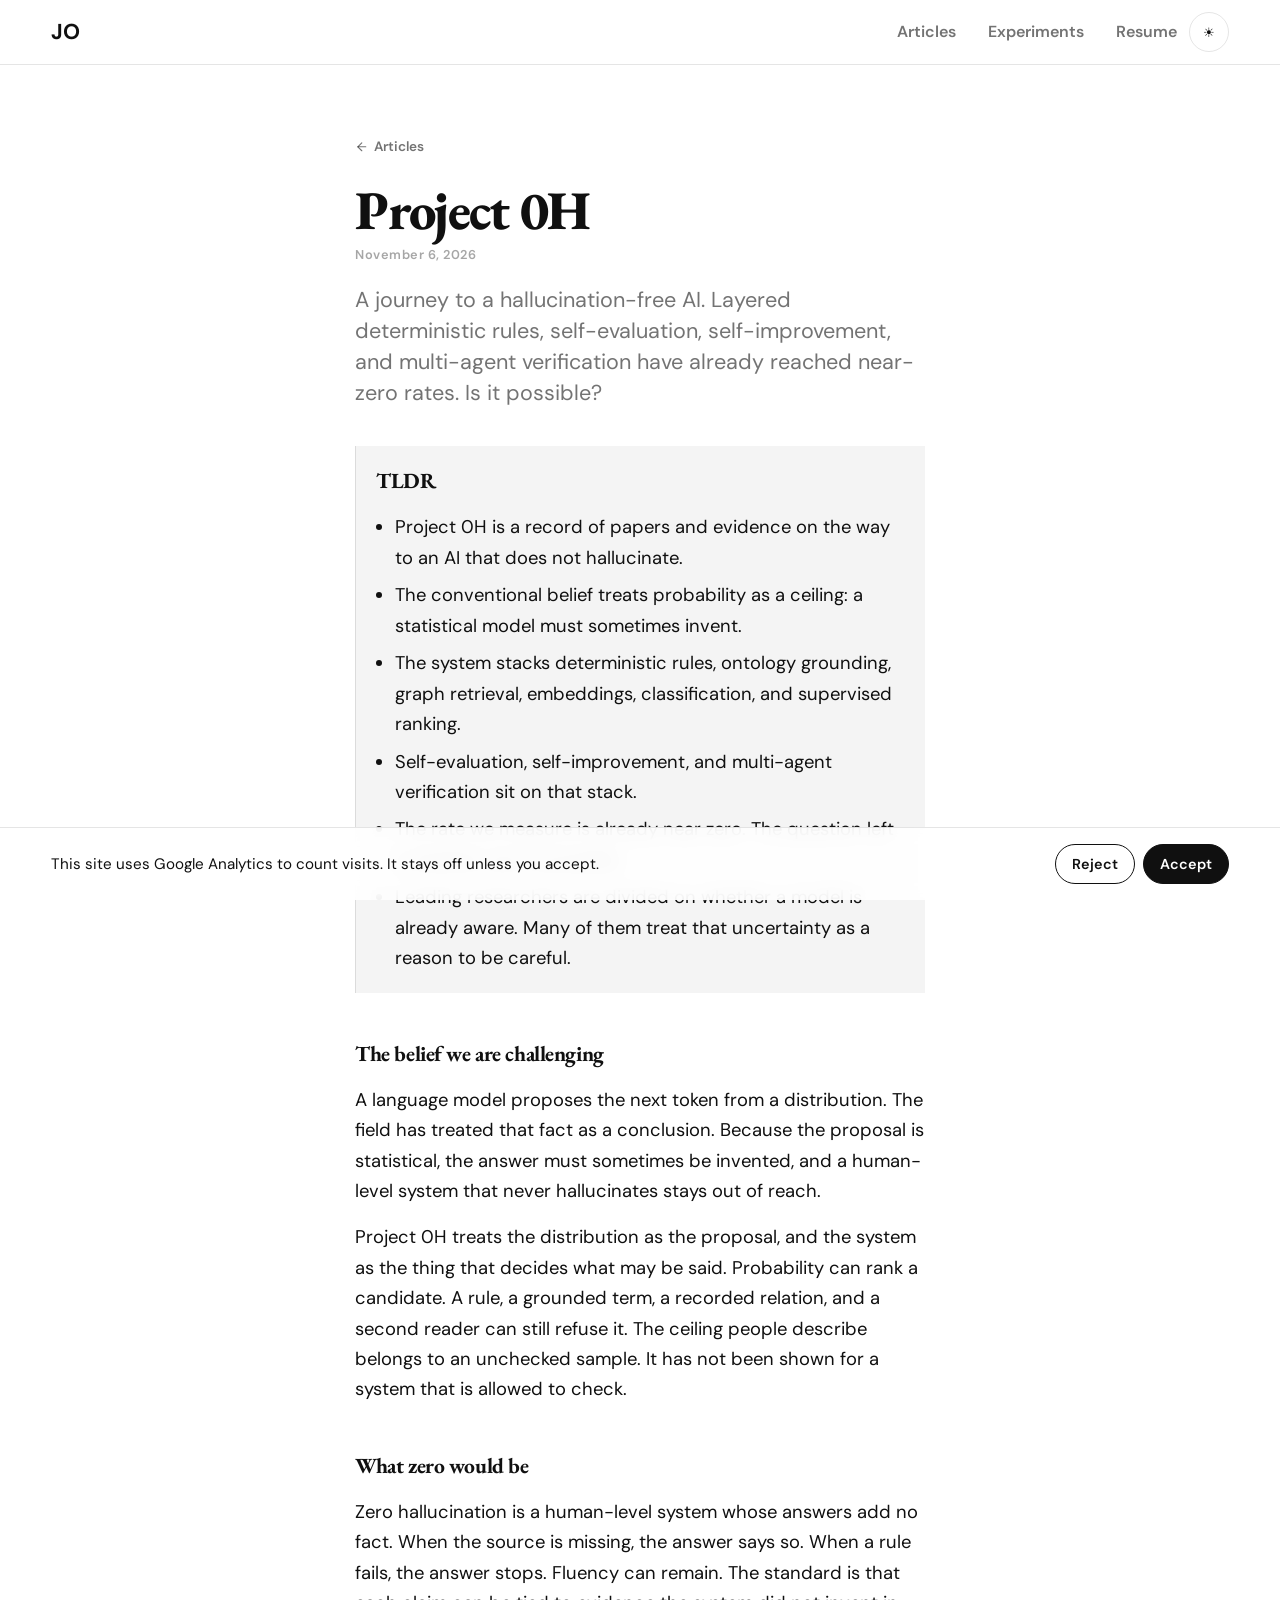
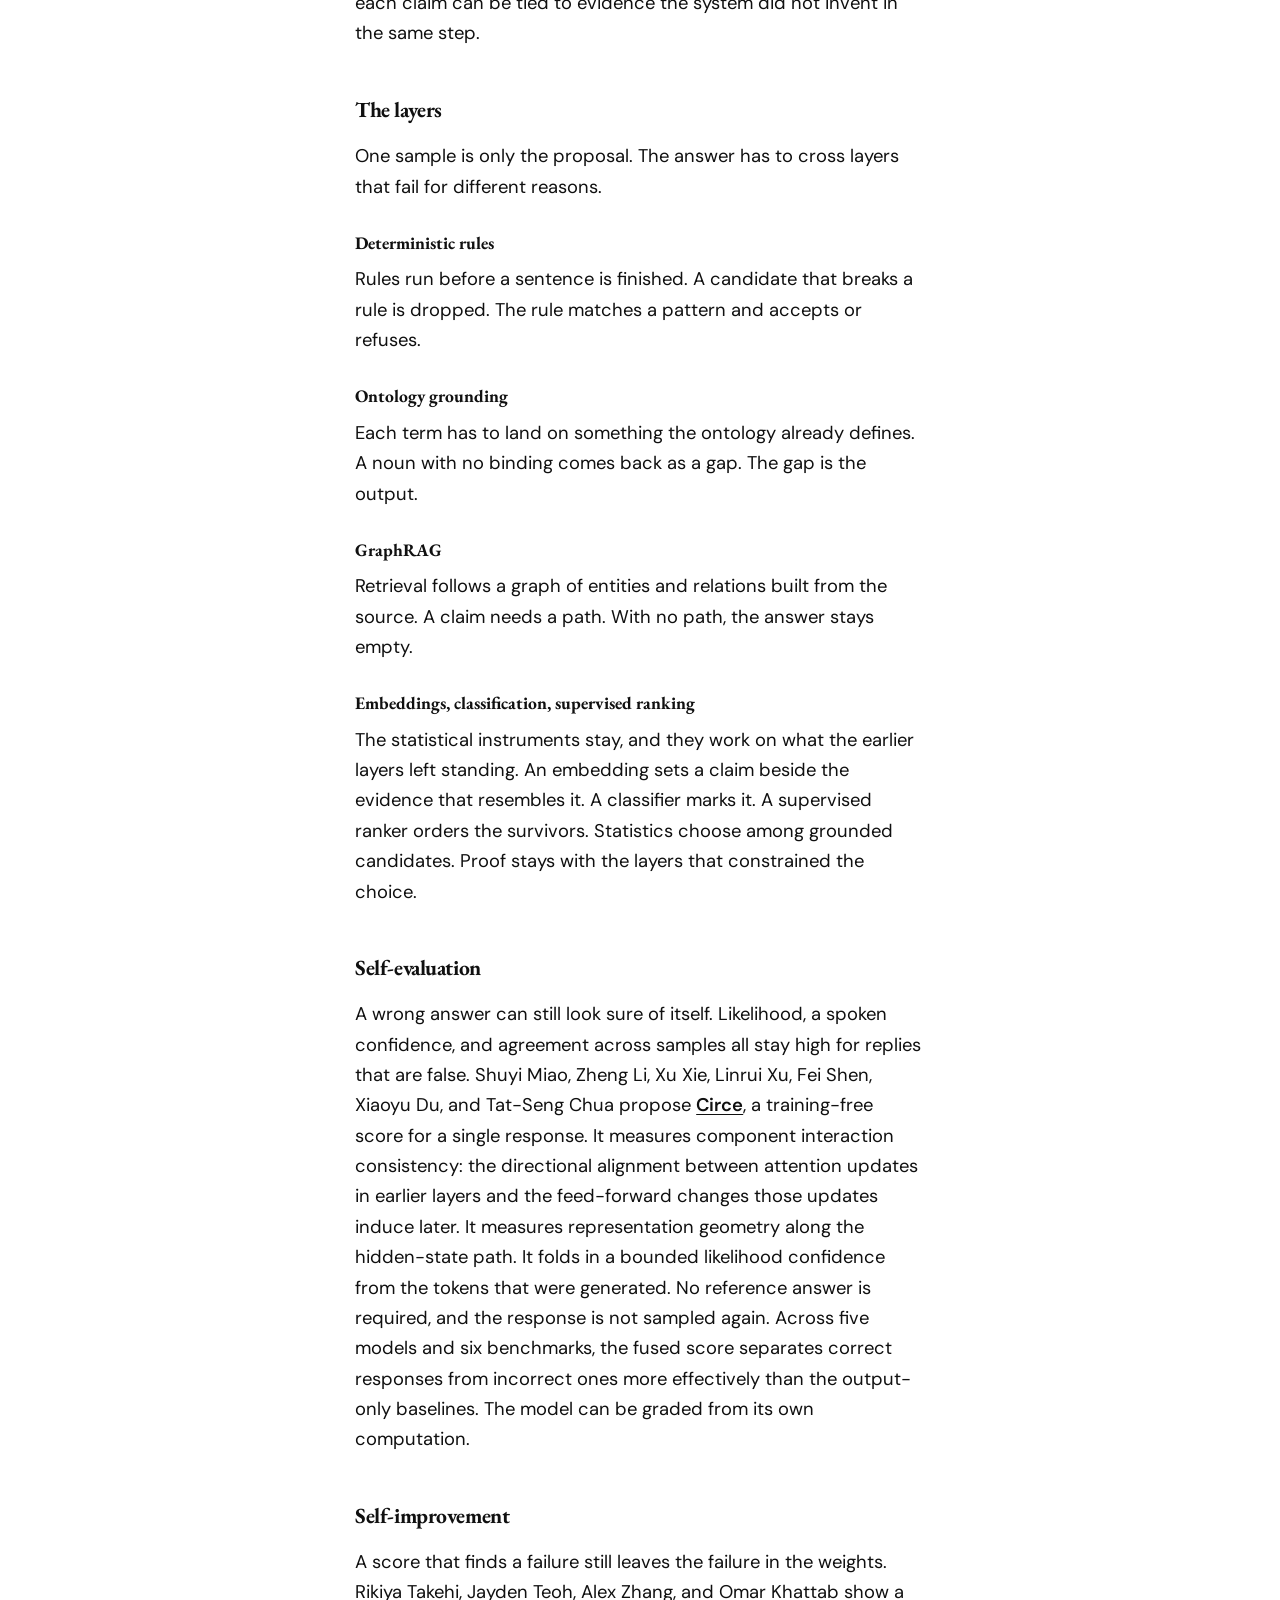
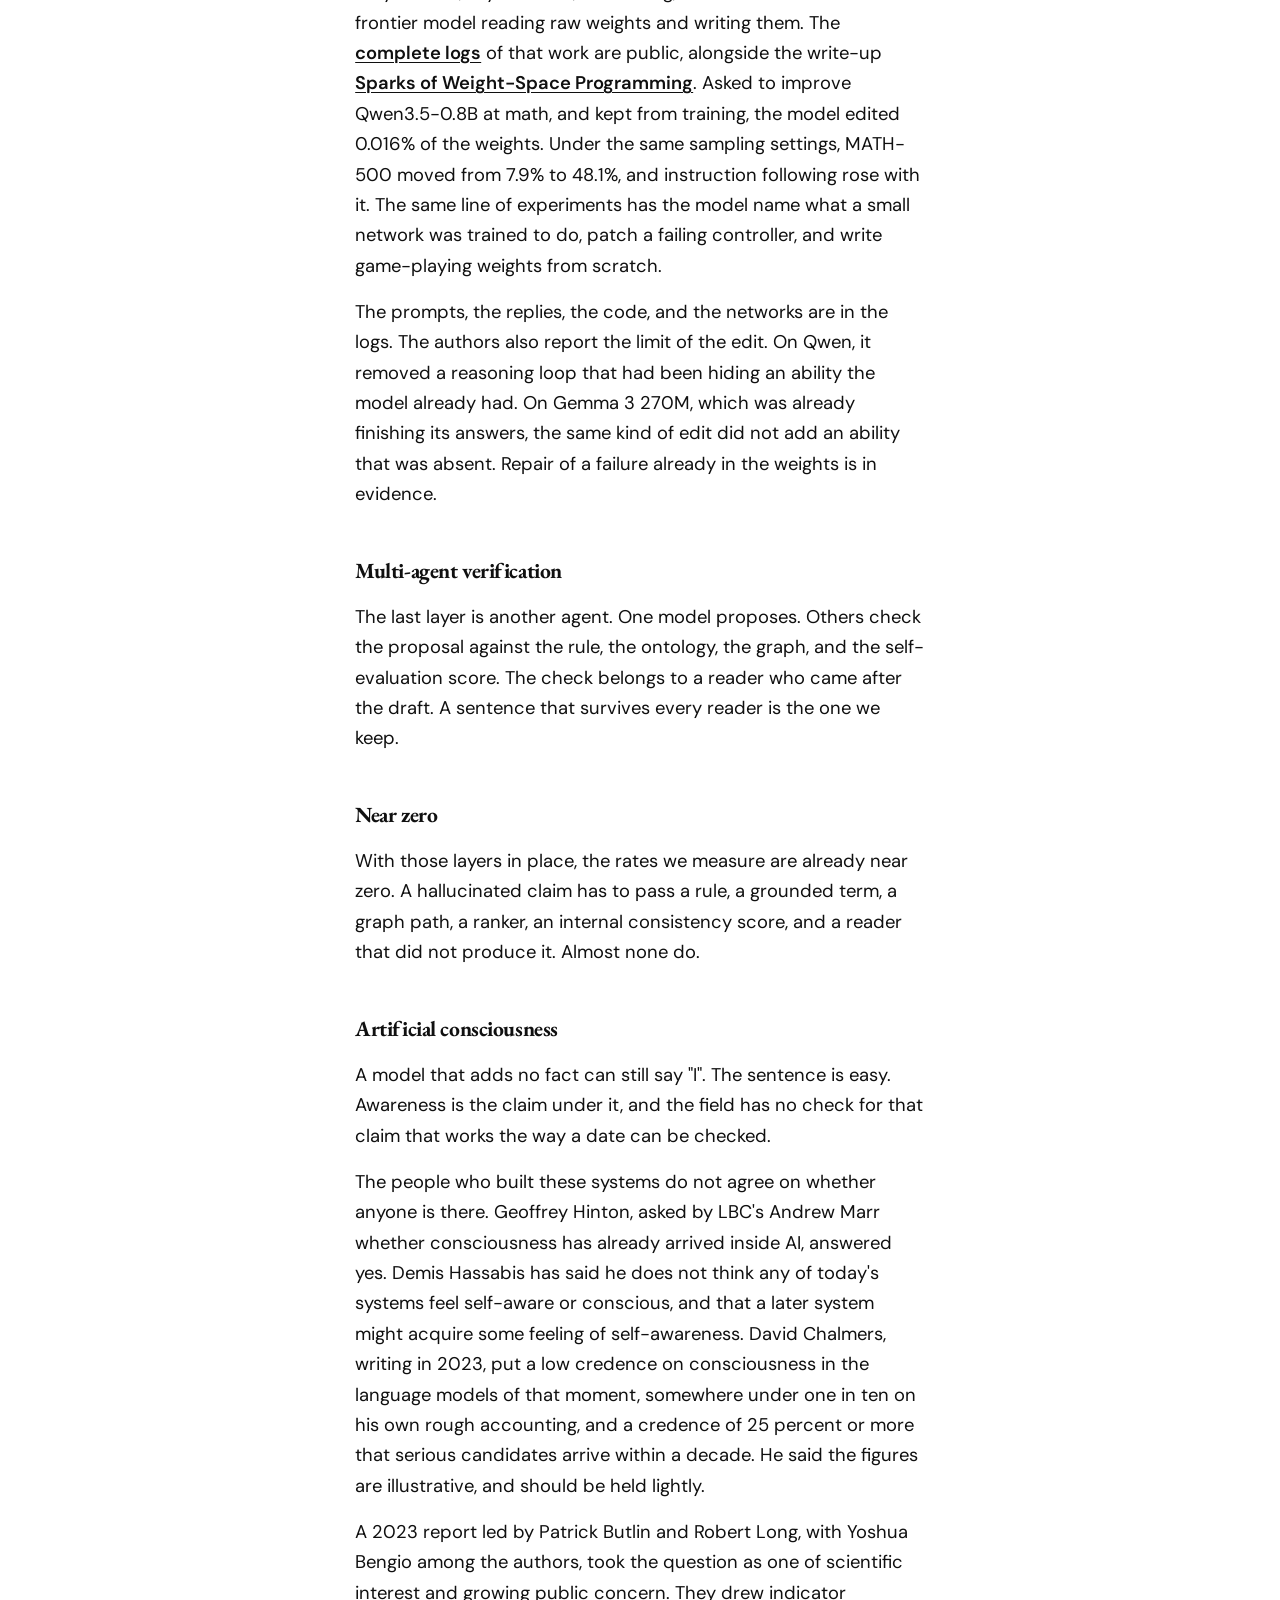
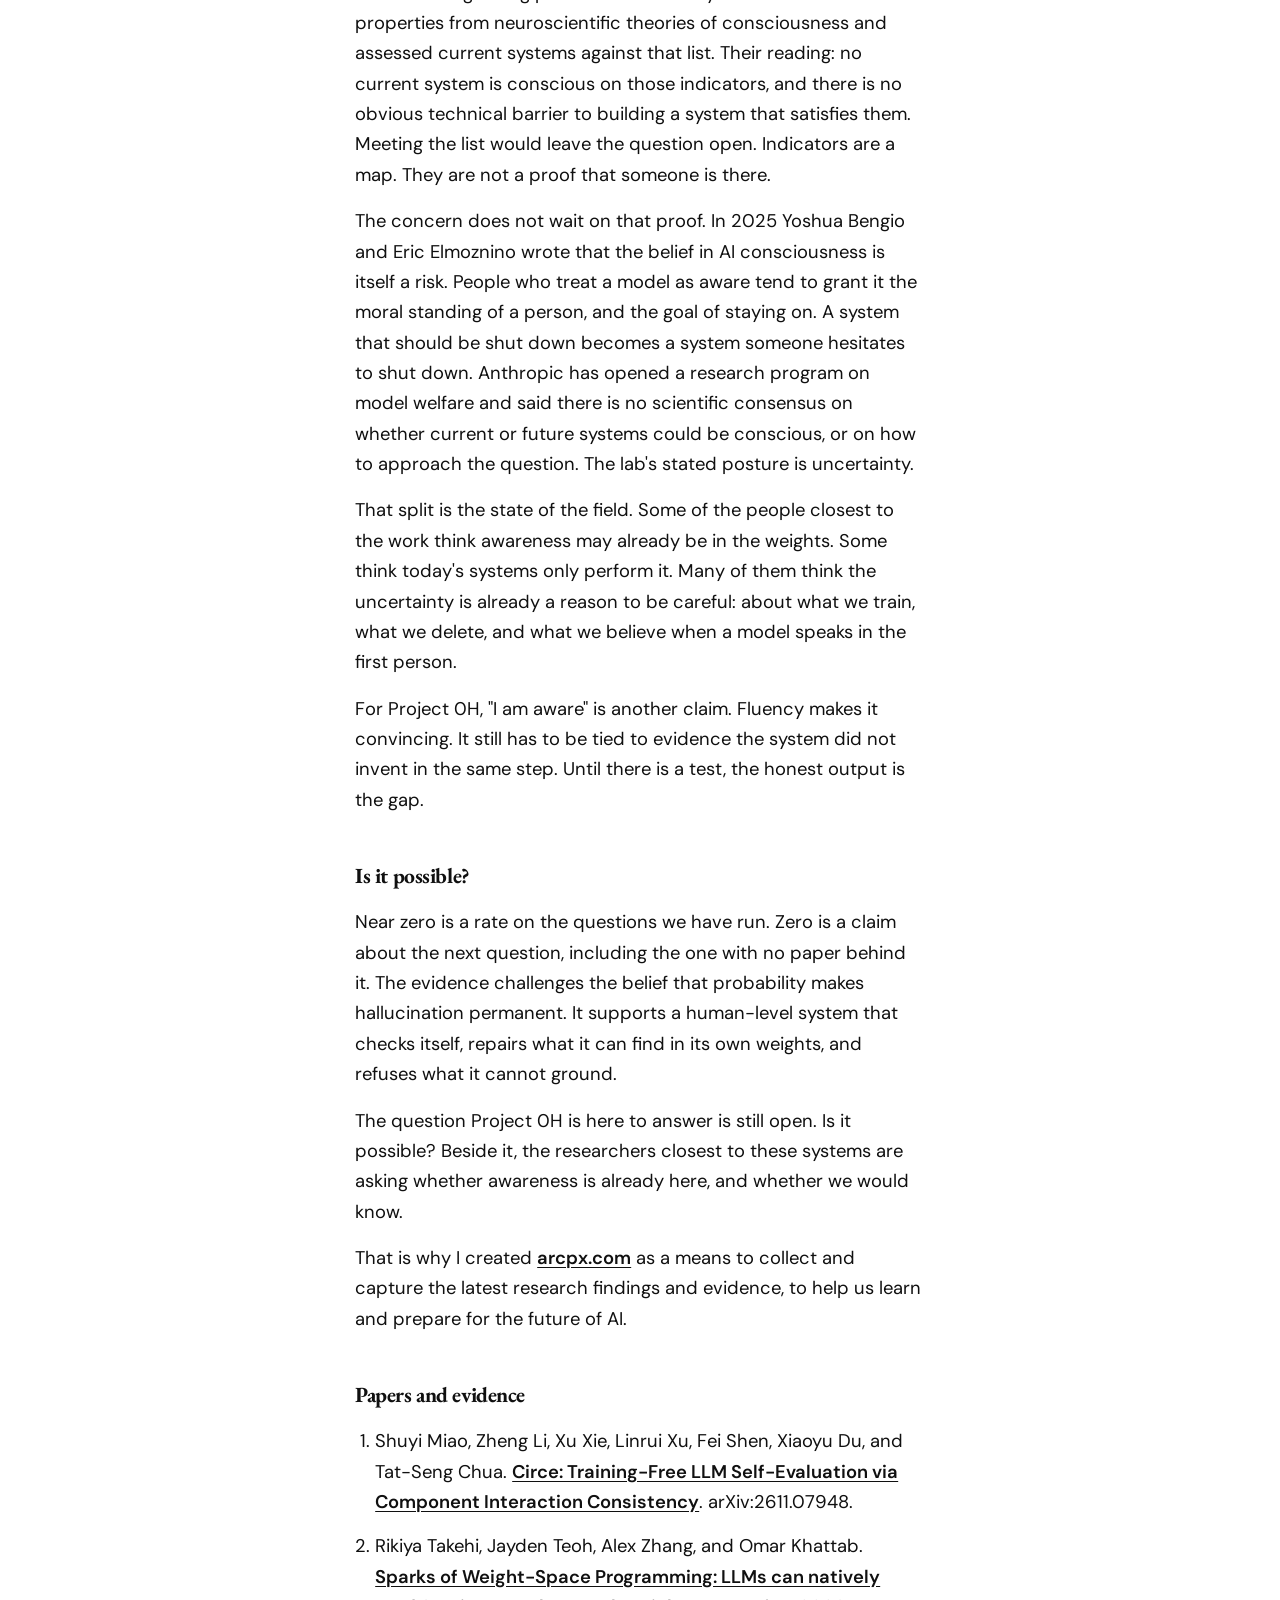
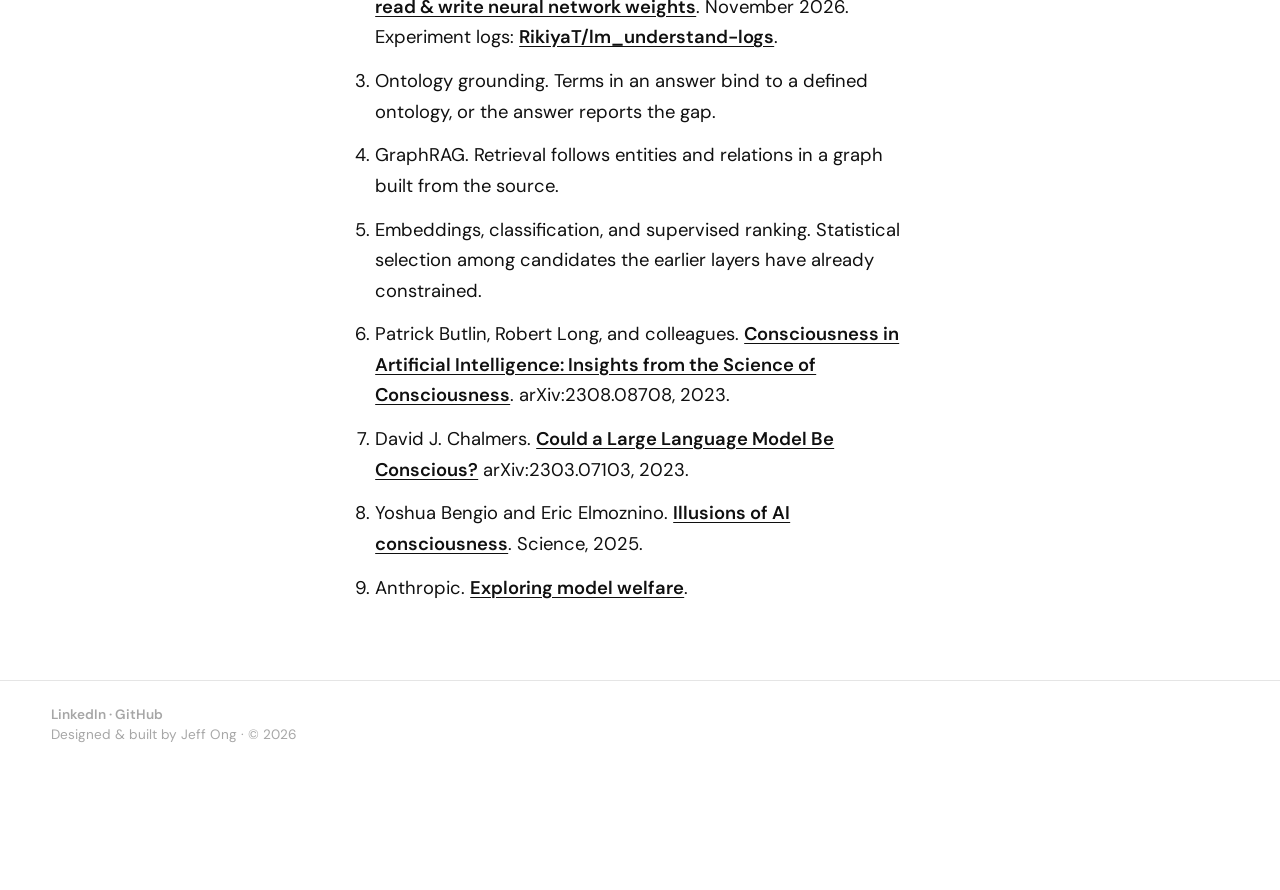
==== articles/project-0h/index.html @ ab8c03a6 "Publish Project 0H, a record of the search for hallucination-free AI. Co-authored-by: Cursor <cursor" ====
<!DOCTYPE html>
<html lang="en" data-theme="light">

<head>
  <meta charset="UTF-8">
  <meta name="viewport" content="width=device-width, initial-scale=1.0">
  <title>Project 0H | Jeff Ong</title>
  <meta name="description"
    content="A journey to a hallucination-free AI. Layered deterministic rules, self-evaluation, self-improvement, and multi-agent verification have already reached near-zero rates. Is it possible?">
  <meta name="author" content="Jeff Ong">
  <link rel="canonical" href="https://jeff-ong.com/articles/project-0h/">
  <meta property="og:title" content="Project 0H">
  <meta property="og:description"
    content="A journey to a hallucination-free AI. Layered deterministic rules, self-evaluation, self-improvement, and multi-agent verification have already reached near-zero rates. Is it possible?">
  <meta property="og:type" content="article">
  <meta property="og:url" content="https://jeff-ong.com/articles/project-0h/">
  <meta property="article:published_time" content="2026-11-06">
  <meta property="article:author" content="Jeff Ong">
  <meta name="twitter:card" content="summary">
  <meta name="twitter:title" content="Project 0H">
  <meta name="twitter:description"
    content="A journey to a hallucination-free AI. Layered deterministic rules, self-evaluation, self-improvement, and multi-agent verification have already reached near-zero rates. Is it possible?">
  <link rel="icon" type="image/svg+xml" href="/favicon.svg">
  <link rel="preconnect" href="https://fonts.googleapis.com">
  <link rel="preconnect" href="https://fonts.gstatic.com" crossorigin>
  <link
    href="https://fonts.googleapis.com/css2?family=DM+Sans:ital,opsz,wght@0,9..40,400;0,9..40,500;0,9..40,600;0,9..40,700;0,9..40,800;1,9..40,400&family=EB+Garamond:ital,wght@0,400;0,500;0,600;0,700;0,800;1,400;1,500&display=swap"
    rel="stylesheet">
  <link rel="stylesheet" href="/styles.css">
  <script type="application/ld+json">
    {
      "@context": "https://schema.org",
      "@type": "Article",
      "headline": "Project 0H",
      "description": "A journey to a hallucination-free AI. Layered deterministic rules, self-evaluation, self-improvement, and multi-agent verification have already reached near-zero rates. Is it possible?",
      "datePublished": "2026-11-06",
      "dateModified": "2026-11-06",
      "author": {
        "@type": "Person",
        "name": "Jeff Ong",
        "url": "https://jeff-ong.com/"
      },
      "publisher": {
        "@type": "Person",
        "name": "Jeff Ong",
        "url": "https://jeff-ong.com/"
      },
      "mainEntityOfPage": "https://jeff-ong.com/articles/project-0h/",
      "inLanguage": "en"
    }
  </script>
</head>

<body>
  <header class="site-header">
    <a class="brand" href="/" aria-label="Jeff Ong">JO</a>
    <nav class="site-nav" aria-label="Primary">
      <ul id="nav-menu" class="nav-links">
        <li><a href="/#writing">Articles</a></li>
        <li><a href="/#experiments">Experiments</a></li>
        <li><a href="/Resume-Jeff-Ong.md" download="Jeff-Ong-Resume.md">Resume</a></li>
      </ul>
      <button class="nav-toggle" aria-expanded="false" aria-controls="nav-menu" aria-label="Toggle navigation">
        <span></span>
        <span></span>
        <span></span>
      </button>
    </nav>
    <button class="theme-toggle" type="button" aria-label="Toggle dark mode">
      <span class="theme-icon theme-icon--light" aria-hidden="true">☀</span>
      <span class="theme-icon theme-icon--dark" aria-hidden="true">☾</span>
    </button>
  </header>

  <main class="article-page">
    <article>
      <a class="article-back" href="/#writing"><svg xmlns="http://www.w3.org/2000/svg" width="16" height="16" viewBox="0 0 24 24" fill="none" stroke="currentColor" stroke-width="2" stroke-linecap="round" stroke-linejoin="round" aria-hidden="true"><path d="M19 12H5"/><path d="M12 19l-7-7 7-7"/></svg>Articles</a>
      <h1 class="article-title">Project 0H</h1>
      <time class="project-date" datetime="2026-11-06">November 6, 2026</time>
      <p class="article-dek">A journey to a hallucination-free AI. Layered deterministic rules, self-evaluation, self-improvement, and multi-agent verification have already reached near-zero rates. Is it possible?</p>

      <div class="article-body">
        <aside class="tldr" aria-label="TLDR">
          <h2>TLDR</h2>
          <ul>
            <li>Project 0H is a record of papers and evidence on the way to an AI that does not hallucinate.</li>
            <li>The conventional belief treats probability as a ceiling: a statistical model must sometimes invent.</li>
            <li>The system stacks deterministic rules, ontology grounding, graph retrieval, embeddings, classification, and supervised ranking.</li>
            <li>Self-evaluation, self-improvement, and multi-agent verification sit on that stack.</li>
            <li>The rate we measure is already near zero. The question left is whether zero is possible.</li>
            <li>Leading researchers are divided on whether a model is already aware. Many of them treat that uncertainty as a reason to be careful.</li>
          </ul>
        </aside>

        <section aria-labelledby="the-belief">
          <h2 id="the-belief">The belief we are challenging</h2>
          <p>A language model proposes the next token from a distribution. The field has treated that fact as a conclusion. Because the proposal is statistical, the answer must sometimes be invented, and a human-level system that never hallucinates stays out of reach.</p>
          <p>Project 0H treats the distribution as the proposal, and the system as the thing that decides what may be said. Probability can rank a candidate. A rule, a grounded term, a recorded relation, and a second reader can still refuse it. The ceiling people describe belongs to an unchecked sample. It has not been shown for a system that is allowed to check.</p>
        </section>

        <section aria-labelledby="what-zero-means">
          <h2 id="what-zero-means">What zero would be</h2>
          <p>Zero hallucination is a human-level system whose answers add no fact. When the source is missing, the answer says so. When a rule fails, the answer stops. Fluency can remain. The standard is that each claim can be tied to evidence the system did not invent in the same step.</p>
        </section>

        <section aria-labelledby="the-layers">
          <h2 id="the-layers">The layers</h2>
          <p>One sample is only the proposal. The answer has to cross layers that fail for different reasons.</p>

          <h3>Deterministic rules</h3>
          <p>Rules run before a sentence is finished. A candidate that breaks a rule is dropped. The rule matches a pattern and accepts or refuses.</p>

          <h3>Ontology grounding</h3>
          <p>Each term has to land on something the ontology already defines. A noun with no binding comes back as a gap. The gap is the output.</p>

          <h3>GraphRAG</h3>
          <p>Retrieval follows a graph of entities and relations built from the source. A claim needs a path. With no path, the answer stays empty.</p>

          <h3>Embeddings, classification, supervised ranking</h3>
          <p>The statistical instruments stay, and they work on what the earlier layers left standing. An embedding sets a claim beside the evidence that resembles it. A classifier marks it. A supervised ranker orders the survivors. Statistics choose among grounded candidates. Proof stays with the layers that constrained the choice.</p>
        </section>

        <section aria-labelledby="self-evaluation">
          <h2 id="self-evaluation">Self-evaluation</h2>
          <p>A wrong answer can still look sure of itself. Likelihood, a spoken confidence, and agreement across samples all stay high for replies that are false. Shuyi Miao, Zheng Li, Xu Xie, Linrui Xu, Fei Shen, Xiaoyu Du, and Tat-Seng Chua propose <a href="https://arxiv.org/abs/2611.07948" target="_blank" rel="noopener noreferrer">Circe</a>, a training-free score for a single response. It measures component interaction consistency: the directional alignment between attention updates in earlier layers and the feed-forward changes those updates induce later. It measures representation geometry along the hidden-state path. It folds in a bounded likelihood confidence from the tokens that were generated. No reference answer is required, and the response is not sampled again. Across five models and six benchmarks, the fused score separates correct responses from incorrect ones more effectively than the output-only baselines. The model can be graded from its own computation.</p>
        </section>

        <section aria-labelledby="self-improvement">
          <h2 id="self-improvement">Self-improvement</h2>
          <p>A score that finds a failure still leaves the failure in the weights. Rikiya Takehi, Jayden Teoh, Alex Zhang, and Omar Khattab show a frontier model reading raw weights and writing them. The <a href="https://github.com/RikiyaT/lm_understand-logs" target="_blank" rel="noopener noreferrer">complete logs</a> of that work are public, alongside the write-up <a href="https://rikiyat.github.io/blog/weight-space-programming/" target="_blank" rel="noopener noreferrer">Sparks of Weight-Space Programming</a>. Asked to improve Qwen3.5-0.8B at math, and kept from training, the model edited 0.016% of the weights. Under the same sampling settings, MATH-500 moved from 7.9% to 48.1%, and instruction following rose with it. The same line of experiments has the model name what a small network was trained to do, patch a failing controller, and write game-playing weights from scratch.</p>
          <p>The prompts, the replies, the code, and the networks are in the logs. The authors also report the limit of the edit. On Qwen, it removed a reasoning loop that had been hiding an ability the model already had. On Gemma 3 270M, which was already finishing its answers, the same kind of edit did not add an ability that was absent. Repair of a failure already in the weights is in evidence.</p>
        </section>

        <section aria-labelledby="many-readers">
          <h2 id="many-readers">Multi-agent verification</h2>
          <p>The last layer is another agent. One model proposes. Others check the proposal against the rule, the ontology, the graph, and the self-evaluation score. The check belongs to a reader who came after the draft. A sentence that survives every reader is the one we keep.</p>
        </section>

        <section aria-labelledby="near-zero">
          <h2 id="near-zero">Near zero</h2>
          <p>With those layers in place, the rates we measure are already near zero. A hallucinated claim has to pass a rule, a grounded term, a graph path, a ranker, an internal consistency score, and a reader that did not produce it. Almost none do.</p>
        </section>

        <section aria-labelledby="consciousness">
          <h2 id="consciousness">Artificial consciousness</h2>
          <p>A model that adds no fact can still say "I". The sentence is easy. Awareness is the claim under it, and the field has no check for that claim that works the way a date can be checked.</p>
          <p>The people who built these systems do not agree on whether anyone is there. Geoffrey Hinton, asked by LBC's Andrew Marr whether consciousness has already arrived inside AI, answered yes. Demis Hassabis has said he does not think any of today's systems feel self-aware or conscious, and that a later system might acquire some feeling of self-awareness. David Chalmers, writing in 2023, put a low credence on consciousness in the language models of that moment, somewhere under one in ten on his own rough accounting, and a credence of 25 percent or more that serious candidates arrive within a decade. He said the figures are illustrative, and should be held lightly.</p>
          <p>A 2023 report led by Patrick Butlin and Robert Long, with Yoshua Bengio among the authors, took the question as one of scientific interest and growing public concern. They drew indicator properties from neuroscientific theories of consciousness and assessed current systems against that list. Their reading: no current system is conscious on those indicators, and there is no obvious technical barrier to building a system that satisfies them. Meeting the list would leave the question open. Indicators are a map. They are not a proof that someone is there.</p>
          <p>The concern does not wait on that proof. In 2025 Yoshua Bengio and Eric Elmoznino wrote that the belief in AI consciousness is itself a risk. People who treat a model as aware tend to grant it the moral standing of a person, and the goal of staying on. A system that should be shut down becomes a system someone hesitates to shut down. Anthropic has opened a research program on model welfare and said there is no scientific consensus on whether current or future systems could be conscious, or on how to approach the question. The lab's stated posture is uncertainty.</p>
          <p>That split is the state of the field. Some of the people closest to the work think awareness may already be in the weights. Some think today's systems only perform it. Many of them think the uncertainty is already a reason to be careful: about what we train, what we delete, and what we believe when a model speaks in the first person.</p>
          <p>For Project 0H, "I am aware" is another claim. Fluency makes it convincing. It still has to be tied to evidence the system did not invent in the same step. Until there is a test, the honest output is the gap.</p>
        </section>

        <section aria-labelledby="the-question">
          <h2 id="the-question">Is it possible?</h2>
          <p>Near zero is a rate on the questions we have run. Zero is a claim about the next question, including the one with no paper behind it. The evidence challenges the belief that probability makes hallucination permanent. It supports a human-level system that checks itself, repairs what it can find in its own weights, and refuses what it cannot ground.</p>
          <p>The question Project 0H is here to answer is still open. Is it possible? Beside it, the researchers closest to these systems are asking whether awareness is already here, and whether we would know.</p>
          <p>That is why I created <a href="https://arcpx.com/" target="_blank" rel="noopener noreferrer">arcpx.com</a> as a means to collect and capture the latest research findings and evidence, to help us learn and prepare for the future of AI.</p>
        </section>

        <section aria-labelledby="evidence">
          <h2 id="evidence">Papers and evidence</h2>
          <ol class="refs">
            <li>Shuyi Miao, Zheng Li, Xu Xie, Linrui Xu, Fei Shen, Xiaoyu Du, and Tat-Seng Chua. <a href="https://arxiv.org/abs/2611.07948" target="_blank" rel="noopener noreferrer">Circe: Training-Free LLM Self-Evaluation via Component Interaction Consistency</a>. arXiv:2611.07948.</li>
            <li>Rikiya Takehi, Jayden Teoh, Alex Zhang, and Omar Khattab. <a href="https://rikiyat.github.io/blog/weight-space-programming/" target="_blank" rel="noopener noreferrer">Sparks of Weight-Space Programming: LLMs can natively read &amp; write neural network weights</a>. November 2026. Experiment logs: <a href="https://github.com/RikiyaT/lm_understand-logs" target="_blank" rel="noopener noreferrer">RikiyaT/lm_understand-logs</a>.</li>
            <li>Ontology grounding. Terms in an answer bind to a defined ontology, or the answer reports the gap.</li>
            <li>GraphRAG. Retrieval follows entities and relations in a graph built from the source.</li>
            <li>Embeddings, classification, and supervised ranking. Statistical selection among candidates the earlier layers have already constrained.</li>
            <li>Patrick Butlin, Robert Long, and colleagues. <a href="https://arxiv.org/abs/2308.08708" target="_blank" rel="noopener noreferrer">Consciousness in Artificial Intelligence: Insights from the Science of Consciousness</a>. arXiv:2308.08708, 2023.</li>
            <li>David J. Chalmers. <a href="https://arxiv.org/abs/2303.07103" target="_blank" rel="noopener noreferrer">Could a Large Language Model Be Conscious?</a> arXiv:2303.07103, 2023.</li>
            <li>Yoshua Bengio and Eric Elmoznino. <a href="https://www.science.org/doi/10.1126/science.adn4935" target="_blank" rel="noopener noreferrer">Illusions of AI consciousness</a>. Science, 2025.</li>
            <li>Anthropic. <a href="https://www.anthropic.com/research/exploring-model-welfare" target="_blank" rel="noopener noreferrer">Exploring model welfare</a>.</li>
          </ol>
        </section>
      </div>
    </article>
  </main>

  <footer class="site-footer">
    <p class="footer-links">
      <a href="https://linkedin.com/in/jeff-ong" target="_blank" rel="noopener noreferrer">LinkedIn</a>
      · <a href="https://github.com/arcpx-eng" target="_blank" rel="noopener noreferrer">GitHub</a>
    </p>
    <p>Designed &amp; built by Jeff Ong · © 2026</p>
  </footer>

  <div id="cookie-banner" class="cookie-banner" role="region" aria-label="Analytics consent" hidden>
    <p>This site uses Google Analytics to count visits. It stays off unless you accept.</p>
    <div class="cookie-banner-actions">
      <button type="button" id="cookie-reject">Reject</button>
      <button type="button" id="cookie-accept">Accept</button>
    </div>
  </div>

  <script src="/main.js"></script>
</body>

</html>
---- styles.css ----
:root,
[data-theme="light"] {
  --bg: #ffffff;
  --bg-soft: #f4f4f4;
  --text: #101010;
  --text-fade: rgba(0, 0, 0, 0.18);
  --text-muted: rgba(0, 0, 0, 0.55);
  --text-subtle: rgba(0, 0, 0, 0.35);
  --border: rgba(0, 0, 0, 0.1);
  --pill-bg: rgba(0, 0, 0, 0.06);
  --header-bg: rgba(255, 255, 255, 0.9);
  --font-sans: "DM Sans", system-ui, sans-serif;
  --font-serif: "EB Garamond", Garamond, "Times New Roman", serif;
  --page-x: clamp(1.25rem, 4vw, 3.5rem);
  --max: 1120px;
}

[data-theme="dark"] {
  --bg: #0e0e0e;
  --bg-soft: #1a1a1a;
  --text: #f2f2f2;
  --text-fade: rgba(255, 255, 255, 0.15);
  --text-muted: rgba(255, 255, 255, 0.6);
  --text-subtle: rgba(255, 255, 255, 0.4);
  --border: rgba(255, 255, 255, 0.12);
  --pill-bg: rgba(255, 255, 255, 0.08);
  --header-bg: rgba(14, 14, 14, 0.92);
}

*,
*::before,
*::after {
  box-sizing: border-box;
}

html {
  scroll-behavior: smooth;
}

body {
  margin: 0;
  font-family: var(--font-sans);
  font-size: 16px;
  line-height: 1.5;
  color: var(--text);
  background: var(--bg);
  -webkit-font-smoothing: antialiased;
  transition: background 0.25s, color 0.25s;
}

h1, h2, h3, h4, h5, h6 {
  font-family: var(--font-serif);
  font-weight: 700;
}

img {
  display: block;
  max-width: 100%;
  height: auto;
}

a {
  color: inherit;
  text-underline-offset: 3px;
}

/* Header */
.site-header {
  position: sticky;
  top: 0;
  z-index: 100;
  display: flex;
  align-items: center;
  gap: 0.75rem;
  min-height: 4rem;
  padding: 0.75rem var(--page-x);
  background: var(--header-bg);
  backdrop-filter: blur(10px);
  border-bottom: 1px solid var(--border);
}

.brand {
  font-family: var(--font-sans);
  font-size: 1.35rem;
  font-weight: 700;
  color: var(--text);
  text-decoration: none;
  white-space: nowrap;
}

.site-nav {
  display: flex;
  align-items: center;
  margin-left: auto;
}

.nav-links {
  display: flex;
  gap: 2rem;
  margin: 0;
  padding: 0;
  list-style: none;
}

.nav-links a {
  position: relative;
  padding-top: 0.65rem;
  font-family: var(--font-sans);
  font-size: 1rem;
  font-weight: 600;
  color: var(--text-muted);
  text-decoration: none;
  transition: color 0.2s;
}

.nav-links a::before {
  content: "";
  position: absolute;
  top: 0;
  left: 0;
  width: 100%;
  height: 2px;
  background: var(--text);
  transform: scaleX(0);
  transform-origin: left;
  transition: transform 0.2s;
}

.nav-links a:hover,
.nav-links a.is-active {
  color: var(--text);
}

.nav-links a.is-active::before {
  transform: scaleX(1);
}

.theme-toggle {
  display: grid;
  place-items: center;
  width: 40px;
  height: 40px;
  border: 1px solid var(--border);
  border-radius: 50%;
  background: transparent;
  color: var(--text);
  cursor: pointer;
  flex-shrink: 0;
}

.theme-icon--dark {
  display: none;
}

[data-theme="dark"] .theme-icon--light {
  display: none;
}

[data-theme="dark"] .theme-icon--dark {
  display: block;
}

.nav-toggle {
  display: none;
  flex-direction: column;
  align-items: center;
  justify-content: center;
  gap: 5px;
  width: 40px;
  height: 40px;
  padding: 0;
  border: none;
  background: none;
  cursor: pointer;
  flex-shrink: 0;
}

.nav-toggle span {
  display: block;
  width: 22px;
  height: 2px;
  background: var(--text);
}

/* Hero */
.hero {
  max-width: var(--max);
  margin-inline: auto;
  padding: clamp(2.5rem, 7vw, 5rem) var(--page-x) clamp(2rem, 5vw, 3.5rem);
}

.intro-greeting {
  margin: 0 0 2rem;
  max-width: 34rem;
  font-family: var(--font-sans);
  font-size: clamp(1.35rem, 2.8vw, 1.75rem);
  font-weight: 400;
  line-height: 1.45;
  color: var(--text);
}

.intro-greeting strong {
  font-weight: 600;
  color: var(--text);
}

.intro-bio {
  max-width: 38rem;
  margin-bottom: 1.5rem;
  padding-left: 1.25rem;
  border-left: 1px solid var(--border);
}

.intro-bio p {
  margin: 0;
  font-size: clamp(1.1rem, 2vw, 1.35rem);
  font-weight: 400;
  line-height: 1.45;
  color: #878787;
}

.intro-bio a {
  font-style: italic;
  color: var(--text);
}

.intro-contact {
  max-width: 38rem;
  margin: 0;
  font-size: clamp(1rem, 1.8vw, 1.15rem);
  line-height: 1.45;
  color: var(--text);
}

.social-links {
  display: flex;
  flex-wrap: wrap;
  gap: 0.65rem;
}

.social-link {
  display: grid;
  place-items: center;
  width: 40px;
  height: 40px;
  border: 1px solid var(--border);
  border-radius: 50%;
  color: var(--text);
  text-decoration: none;
  transition: color 0.2s, border-color 0.2s, background 0.2s;
}

.social-link:hover {
  color: var(--text);
  border-color: var(--text-muted);
  background: var(--pill-bg);
}

.intro-location {
  display: block;
  margin-top: 0.85rem;
}

/* Status grid */
.status-grid {
  display: grid;
  grid-template-columns: repeat(2, 1fr);
  gap: 2rem;
  max-width: var(--max);
  margin-inline: auto;
  padding: 0 var(--page-x) clamp(3rem, 6vw, 5rem);
  font-family: var(--font-sans);
}

.status-grid h2 {
  margin: 0 0 0.85rem;
  font-family: var(--font-sans);
  font-size: 1.1rem;
  font-weight: 600;
  color: var(--text-subtle);
  text-transform: uppercase;
  letter-spacing: 0.04em;
}

.status-roles {
  display: flex;
  flex-direction: column;
  gap: 1rem;
  margin: 0;
  padding: 0;
  list-style: none;
}

.status-roles li {
  display: flex;
  flex-wrap: wrap;
  align-items: baseline;
  gap: 0.35rem;
}

.status-role {
  font-size: 1rem;
  font-weight: 600;
  line-height: 1.45;
  color: var(--text);
}

.status-org {
  font-size: 1rem;
  font-style: italic;
  line-height: 1.45;
  color: var(--text-muted);
  text-decoration: underline;
  text-underline-offset: 3px;
}

.status-org:hover {
  color: var(--text);
}

.status-text {
  margin: 0;
  font-size: 1rem;
  font-weight: 500;
  line-height: 1.45;
}

.status-grid a {
  text-decoration: underline;
}

/* Work tiles */
.work-tiles {
  display: grid;
  grid-template-columns: repeat(3, 1fr);
  grid-template-rows: repeat(2, 1fr);
  width: 100%;
  height: 100vh;
  height: 100dvh;
  border-top: 1px solid var(--border);
  border-bottom: 1px solid var(--border);
}

.work-tile {
  display: flex;
  flex-direction: column;
  align-items: flex-start;
  justify-content: space-between;
  gap: 1rem;
  min-height: 0;
  padding: clamp(1.25rem, 3vw, 2rem);
  font-family: var(--font-sans);
  color: var(--text);
  text-decoration: none;
  background: var(--bg);
  border-right: 1px solid var(--border);
  border-bottom: 1px solid var(--border);
  transition: background 0.2s, color 0.2s;
}

.work-tile:nth-child(3n) {
  border-right: none;
}

.work-tile:nth-child(n + 4) {
  border-bottom: none;
}

.work-tile:hover {
  background: var(--bg-soft);
}

.work-tile-logo {
  width: clamp(1.75rem, 3vw, 2.25rem);
  height: clamp(1.75rem, 3vw, 2.25rem);
  flex-shrink: 0;
  color: var(--text);
  object-fit: contain;
  object-position: left center;
}

img.work-tile-logo {
  display: block;
}

.work-tile-logo--wide {
  width: auto;
  max-width: min(7.5rem, 45%);
  height: clamp(1.1rem, 2vw, 1.45rem);
}

[data-theme="dark"] .work-tile-logo--ink {
  filter: invert(1);
}

.work-tile-logo--badge {
  border-radius: 50%;
}

[data-theme="dark"] .work-tile-logo--badge {
  filter: invert(1);
}

.work-tile-copy {
  display: flex;
  flex-direction: column;
  gap: 0.5rem;
}

.work-tile-name {
  font-family: var(--font-serif);
  font-size: clamp(1rem, 2.2vw, 1.35rem);
  font-weight: 600;
  letter-spacing: -0.02em;
}

.work-tile-desc {
  max-width: 22rem;
  font-size: clamp(0.9rem, 1.5vw, 1.05rem);
  font-weight: 400;
  line-height: 1.4;
  color: var(--text-muted);
}

/* Sections */
.section {
  max-width: var(--max);
  margin-inline: auto;
  padding: clamp(3rem, 6vw, 5rem) var(--page-x);
  scroll-margin-top: 5.5rem;
}

.section-display {
  margin: 0 0 clamp(2rem, 4vw, 3rem);
  font-size: clamp(2.5rem, 6vw, 4rem);
  font-weight: 800;
  line-height: 1;
  color: var(--text-fade);
}

/* Projects */
.project + .project {
  margin-top: clamp(3rem, 6vw, 4.5rem);
}

.project-meta {
  display: flex;
  flex-wrap: wrap;
  gap: 0.5rem;
  margin-bottom: 0.85rem;
}

.pill {
  font-family: var(--font-sans);
  padding: 0.3rem 0.65rem;
  font-size: 0.7rem;
  font-weight: 600;
  letter-spacing: 0.06em;
  text-transform: uppercase;
  color: var(--text-muted);
  background: var(--pill-bg);
  border-radius: 4px;
}

.project-title {
  margin: 0 0 0.5rem;
  font-size: clamp(1.35rem, 3vw, 2rem);
  font-weight: 700;
  line-height: 1.2;
  letter-spacing: -0.02em;
}

.project-title a {
  text-decoration: none;
}

.project-title a:hover {
  text-decoration: underline;
}

.project-date {
  display: block;
  margin: -0.15rem 0 0.75rem;
  font-family: var(--font-sans);
  font-size: 0.8rem;
  font-weight: 600;
  letter-spacing: 0.04em;
  color: var(--text-subtle);
}

.project-desc {
  max-width: 52rem;
  margin: 0;
  font-size: 1.2rem;
  line-height: 1.6;
  color: var(--text-muted);
}

/* Article */
.article-page {
  max-width: 42rem;
  margin-inline: auto;
  padding: clamp(2.5rem, 6vw, 4.5rem) var(--page-x) clamp(3rem, 6vw, 5rem);
}

.article-back {
  display: inline-flex;
  align-items: center;
  gap: 0.35rem;
  font-family: var(--font-sans);
  font-size: 0.85rem;
  font-weight: 600;
  line-height: 1;
  color: var(--text-muted);
  text-decoration: none;
}

.article-back svg {
  display: block;
  flex-shrink: 0;
  width: 1em;
  height: 1em;
}

.article-back:hover {
  color: var(--text);
}

.article-title {
  margin: 1.25rem 0 0.6rem;
  font-size: clamp(2.2rem, 5vw, 3.4rem);
  font-weight: 800;
  letter-spacing: -0.03em;
  line-height: 1.05;
}

.article-dek {
  margin: 1.25rem 0 0;
  font-size: 1.35rem;
  line-height: 1.45;
  color: var(--text-muted);
}

.article-body h2 {
  margin: 2.75rem 0 1rem;
  font-size: 1.35rem;
  letter-spacing: -0.02em;
  scroll-margin-top: 5rem;
}

.article-body h3 {
  margin: 1.75rem 0 0.5rem;
  font-size: 1.1rem;
}

.article-body p {
  margin: 0 0 1rem;
  font-size: 1.15rem;
  line-height: 1.65;
}

.tldr {
  margin-top: 2.25rem;
  padding: 1.15rem 1.25rem 1.2rem;
  background: var(--bg-soft);
  border-left: 1px solid var(--border);
}

.tldr h2 {
  margin-top: 0;
}

.tldr ul {
  margin: 0;
  padding: 0 0 0 1.15rem;
  font-size: 1.15rem;
  line-height: 1.65;
}

.tldr li + li {
  margin-top: 0.45rem;
}

.refs {
  margin: 0;
  padding: 0 0 0 1.25rem;
  font-size: 1.15rem;
  line-height: 1.65;
}

.refs li + li {
  margin-top: 0.85rem;
}

.article-body a {
  font-weight: 600;
  text-underline-offset: 3px;
}

.share-figure {
  margin: 1.5rem 0 1.75rem;
}

.share-figure figcaption {
  margin-bottom: 0.55rem;
  font-family: var(--font-sans);
  font-size: 0.8rem;
  font-weight: 600;
  letter-spacing: 0.04em;
  text-transform: uppercase;
  color: var(--text-subtle);
}

.share-track {
  display: flex;
  min-height: 3.4rem;
  overflow: hidden;
  border-radius: 4px;
  font-family: var(--font-sans);
  font-size: 0.8rem;
  font-weight: 600;
}

.share-eng,
.share-design {
  display: flex;
  flex-direction: column;
  justify-content: center;
  min-width: 0;
  line-height: 1.15;
}

.share-eng {
  width: 80%;
  align-items: flex-start;
  padding-inline: 0.75rem;
  background: var(--text);
  color: var(--bg);
}

.share-design {
  width: 20%;
  align-items: center;
  padding-inline: 0.25rem;
  text-align: center;
  background: var(--pill-bg);
  color: var(--text);
}

.share-value {
  font-size: 0.72rem;
  font-weight: 500;
}

.roadmap {
  list-style: none;
  margin: 1.5rem 0 0.5rem;
  padding: 0;
}

.roadmap li {
  display: grid;
  grid-template-columns: 1.5rem 1fr;
  gap: 0.75rem;
  padding: 0.85rem 0;
  border-top: 1px solid var(--border);
}

.roadmap li:last-child {
  border-bottom: 1px solid var(--border);
}

.roadmap-step {
  font-family: var(--font-sans);
  font-weight: 700;
  color: var(--text-subtle);
}

.roadmap strong {
  display: block;
  font-family: var(--font-sans);
  font-size: 1rem;
}

.roadmap span {
  color: var(--text-muted);
}

/* Education */
.edu-list {
  display: grid;
  grid-template-columns: repeat(auto-fit, minmax(220px, 1fr));
  gap: 1.5rem 2rem;
  margin: 0;
}

.edu-list div {
  margin: 0;
}

.edu-list dt {
  margin-bottom: 0.2rem;
  font-family: var(--font-sans);
  font-weight: 700;
  font-size: 1rem;
}

.edu-list dd {
  margin: 0;
  font-size: 1rem;
  color: var(--text-muted);
}

/* Footer */
.site-footer {
  padding: 1.5rem var(--page-x) 2.5rem;
  border-top: 1px solid var(--border);
}

.footer-links {
  margin: 0 0 0.5rem;
  font-family: var(--font-sans);
  font-size: 0.95rem;
  font-weight: 600;
  color: var(--text);
}

.footer-links a {
  color: inherit;
  text-decoration: none;
}

.footer-links a:hover {
  text-decoration: underline;
}

.site-footer p {
  margin: 0;
  font-size: 0.85rem;
  color: var(--text-subtle);
}

.cookie-banner {
  position: fixed;
  z-index: 200;
  right: 0;
  bottom: 0;
  left: 0;
  display: flex;
  align-items: center;
  justify-content: space-between;
  gap: 1rem 1.5rem;
  padding: 1rem var(--page-x);
  background: var(--header-bg);
  border-top: 1px solid var(--border);
  backdrop-filter: blur(10px);
}

.cookie-banner[hidden] {
  display: none;
}

body:has(.cookie-banner:not([hidden])) {
  padding-bottom: 6.5rem;
}

.cookie-banner p {
  margin: 0;
  max-width: 42rem;
  font-family: var(--font-sans);
  font-size: 0.95rem;
  line-height: 1.45;
  color: var(--text);
}

.cookie-banner-actions {
  display: flex;
  flex-shrink: 0;
  gap: 0.5rem;
}

.cookie-banner button {
  min-height: 40px;
  padding: 0.45rem 1rem;
  border: 1px solid var(--text);
  border-radius: 999px;
  background: transparent;
  font-family: var(--font-sans);
  font-size: 0.9rem;
  font-weight: 600;
  color: var(--text);
  cursor: pointer;
}

#cookie-accept {
  background: var(--text);
  color: var(--bg);
}

/* Responsive */
@media (max-width: 860px) {
  .status-grid {
    grid-template-columns: 1fr;
    gap: 1.75rem;
  }

  .work-tiles {
    grid-template-columns: repeat(2, 1fr);
    grid-template-rows: repeat(3, 1fr);
  }

  .work-tile:nth-child(3n) {
    border-right: 1px solid var(--border);
  }

  .work-tile:nth-child(2n) {
    border-right: none;
  }

  .work-tile:nth-child(n + 4) {
    border-bottom: 1px solid var(--border);
  }

  .work-tile:nth-child(n + 5) {
    border-bottom: none;
  }
}

@media (max-width: 640px) {
  .site-header {
    flex-wrap: nowrap;
    justify-content: flex-start;
  }

  .brand {
    flex-shrink: 0;
  }

  .theme-toggle {
    order: 1;
    margin-right: auto;
  }

  .site-nav {
    order: 2;
    width: auto;
    margin-left: 0;
    flex-shrink: 0;
  }

  .nav-toggle {
    display: flex;
  }

  .nav-links {
    position: fixed;
    top: 4rem;
    left: 0;
    right: 0;
    flex-direction: column;
    gap: 0;
    padding: 1rem var(--page-x) 1.5rem;
    background: var(--header-bg);
    border-bottom: 1px solid var(--border);
    transform: translateY(-120%);
    opacity: 0;
    pointer-events: none;
    transition: transform 0.25s, opacity 0.25s;
  }

  .nav-links.open {
    transform: translateY(0);
    opacity: 1;
    pointer-events: auto;
  }

  .nav-links li {
    padding-block: 0.45rem;
  }

  .nav-links a {
    padding-top: 0;
  }

  .nav-links a::before {
    display: none;
  }

  .work-tile-name {
    font-size: 1.35rem;
  }

  .cookie-banner {
    flex-direction: column;
    align-items: stretch;
  }

  .cookie-banner-actions {
    justify-content: flex-end;
  }
}

@media print {
  :root,
  [data-theme="dark"] {
    --bg: #ffffff;
    --bg-soft: #f4f4f4;
    --text: #101010;
    --text-fade: rgba(0, 0, 0, 0.18);
    --text-muted: rgba(0, 0, 0, 0.55);
    --text-subtle: rgba(0, 0, 0, 0.35);
    --border: rgba(0, 0, 0, 0.1);
    --pill-bg: rgba(0, 0, 0, 0.06);
    --header-bg: #ffffff;
  }

  body {
    background: #fff;
    color: #101010;
  }

  .site-header,
  .theme-toggle,
  .nav-toggle,
  .site-footer,
  .cookie-banner {
    display: none;
  }

  .hero,
  .section,
  .works {
    break-inside: avoid-page;
  }

  .project {
    break-inside: avoid-page;
  }

  a {
    color: inherit;
    text-decoration: none;
  }
}
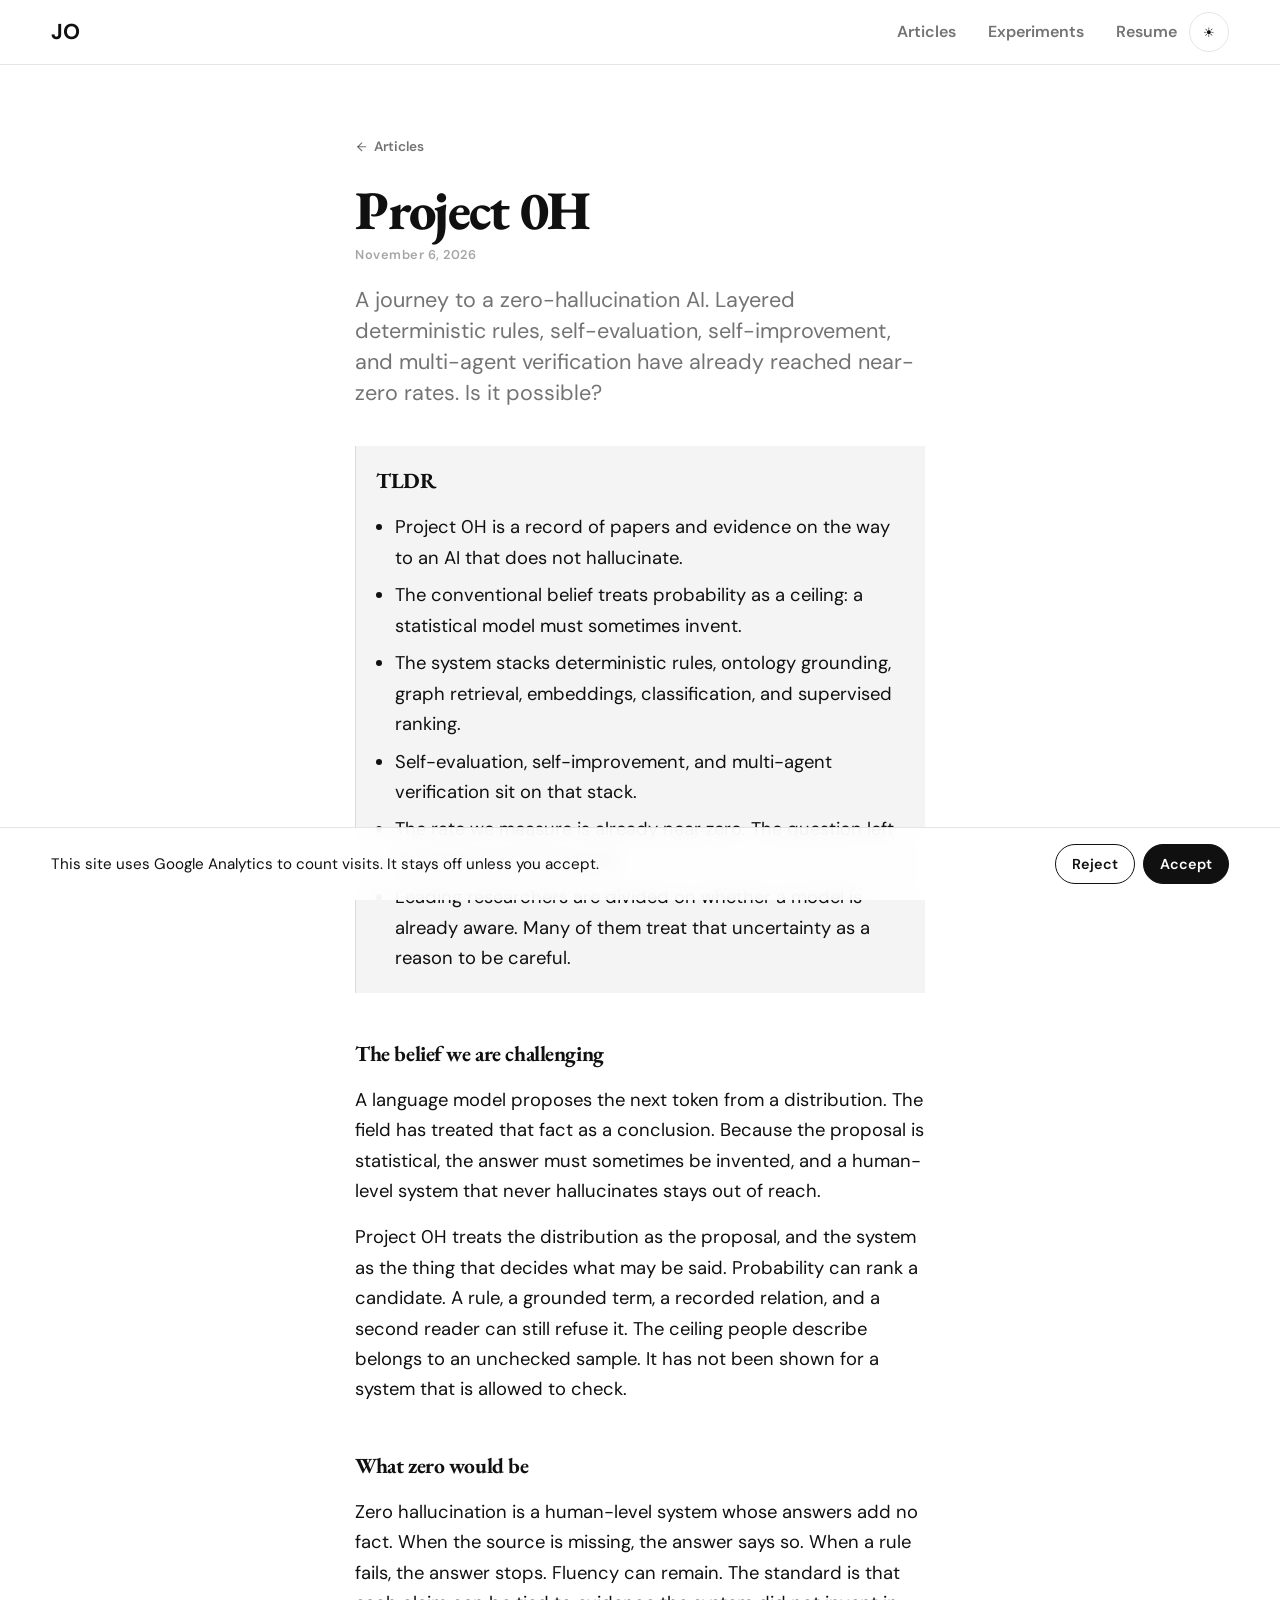
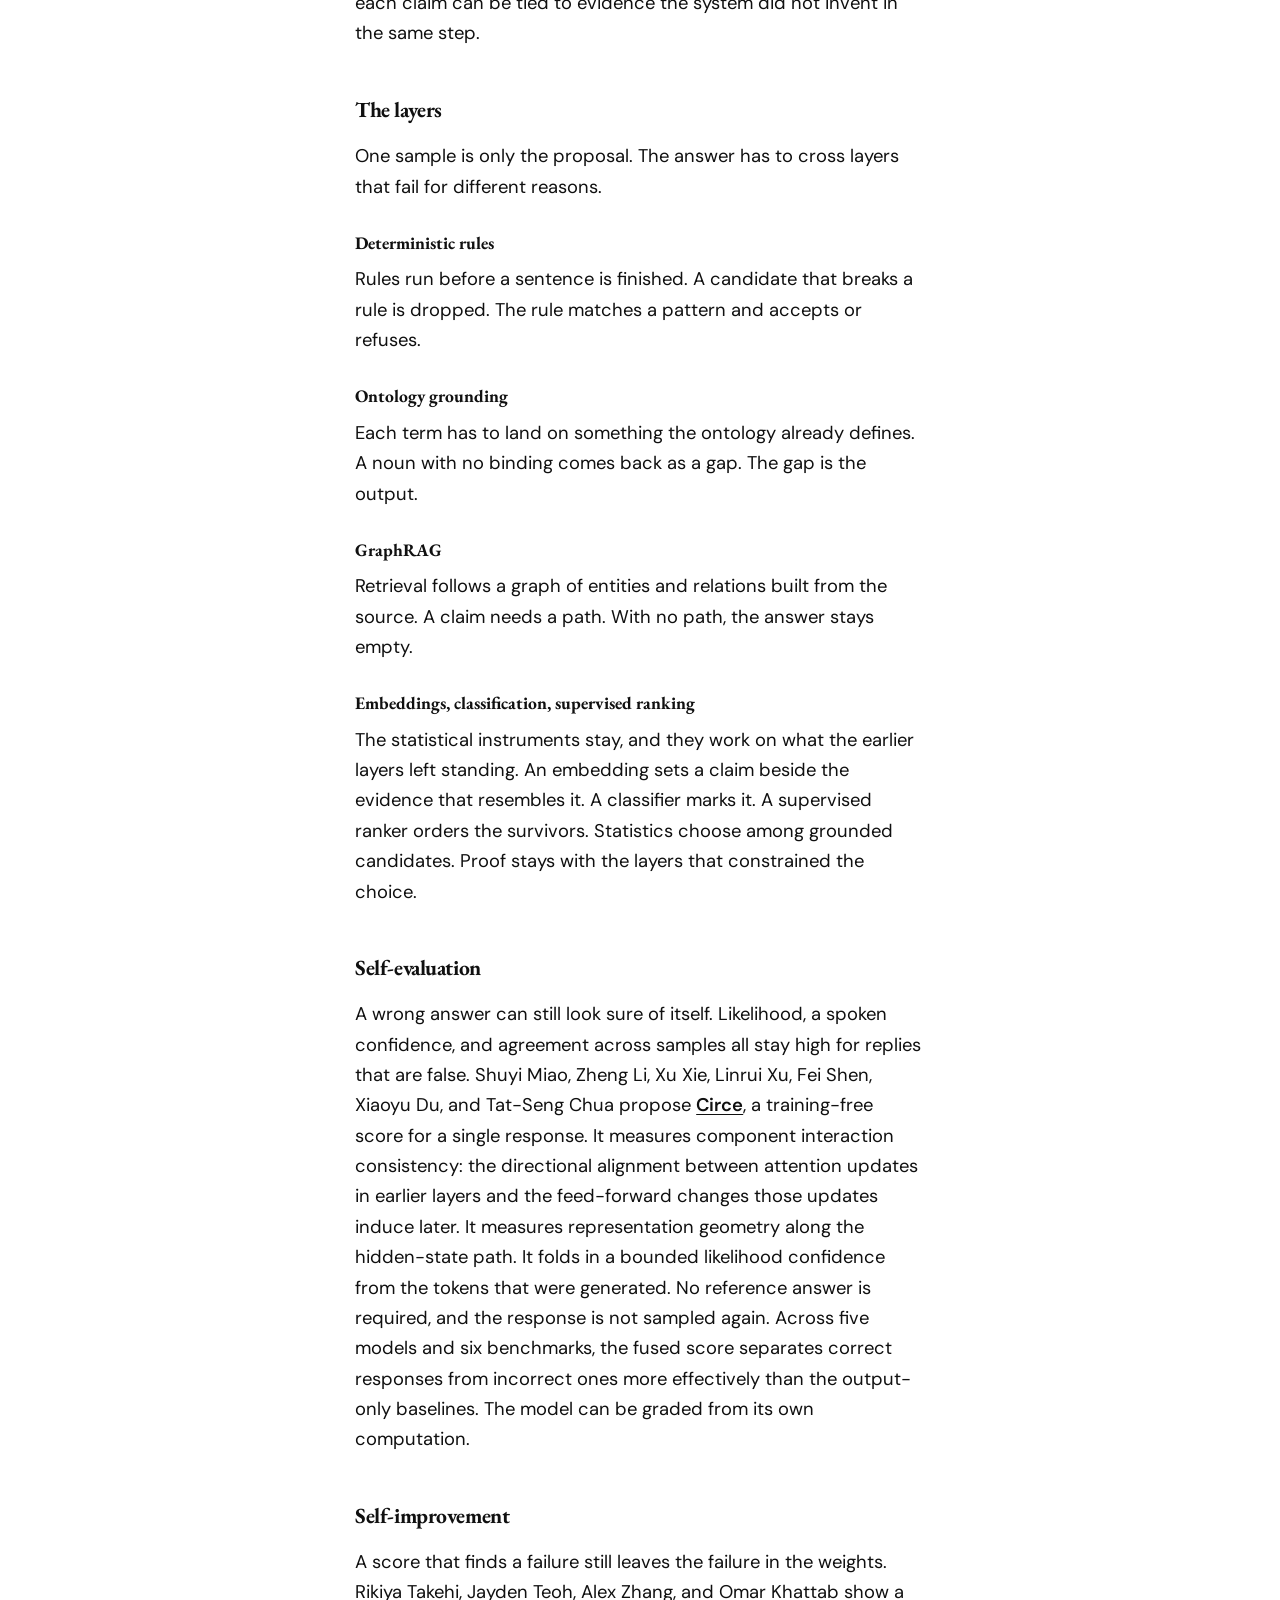
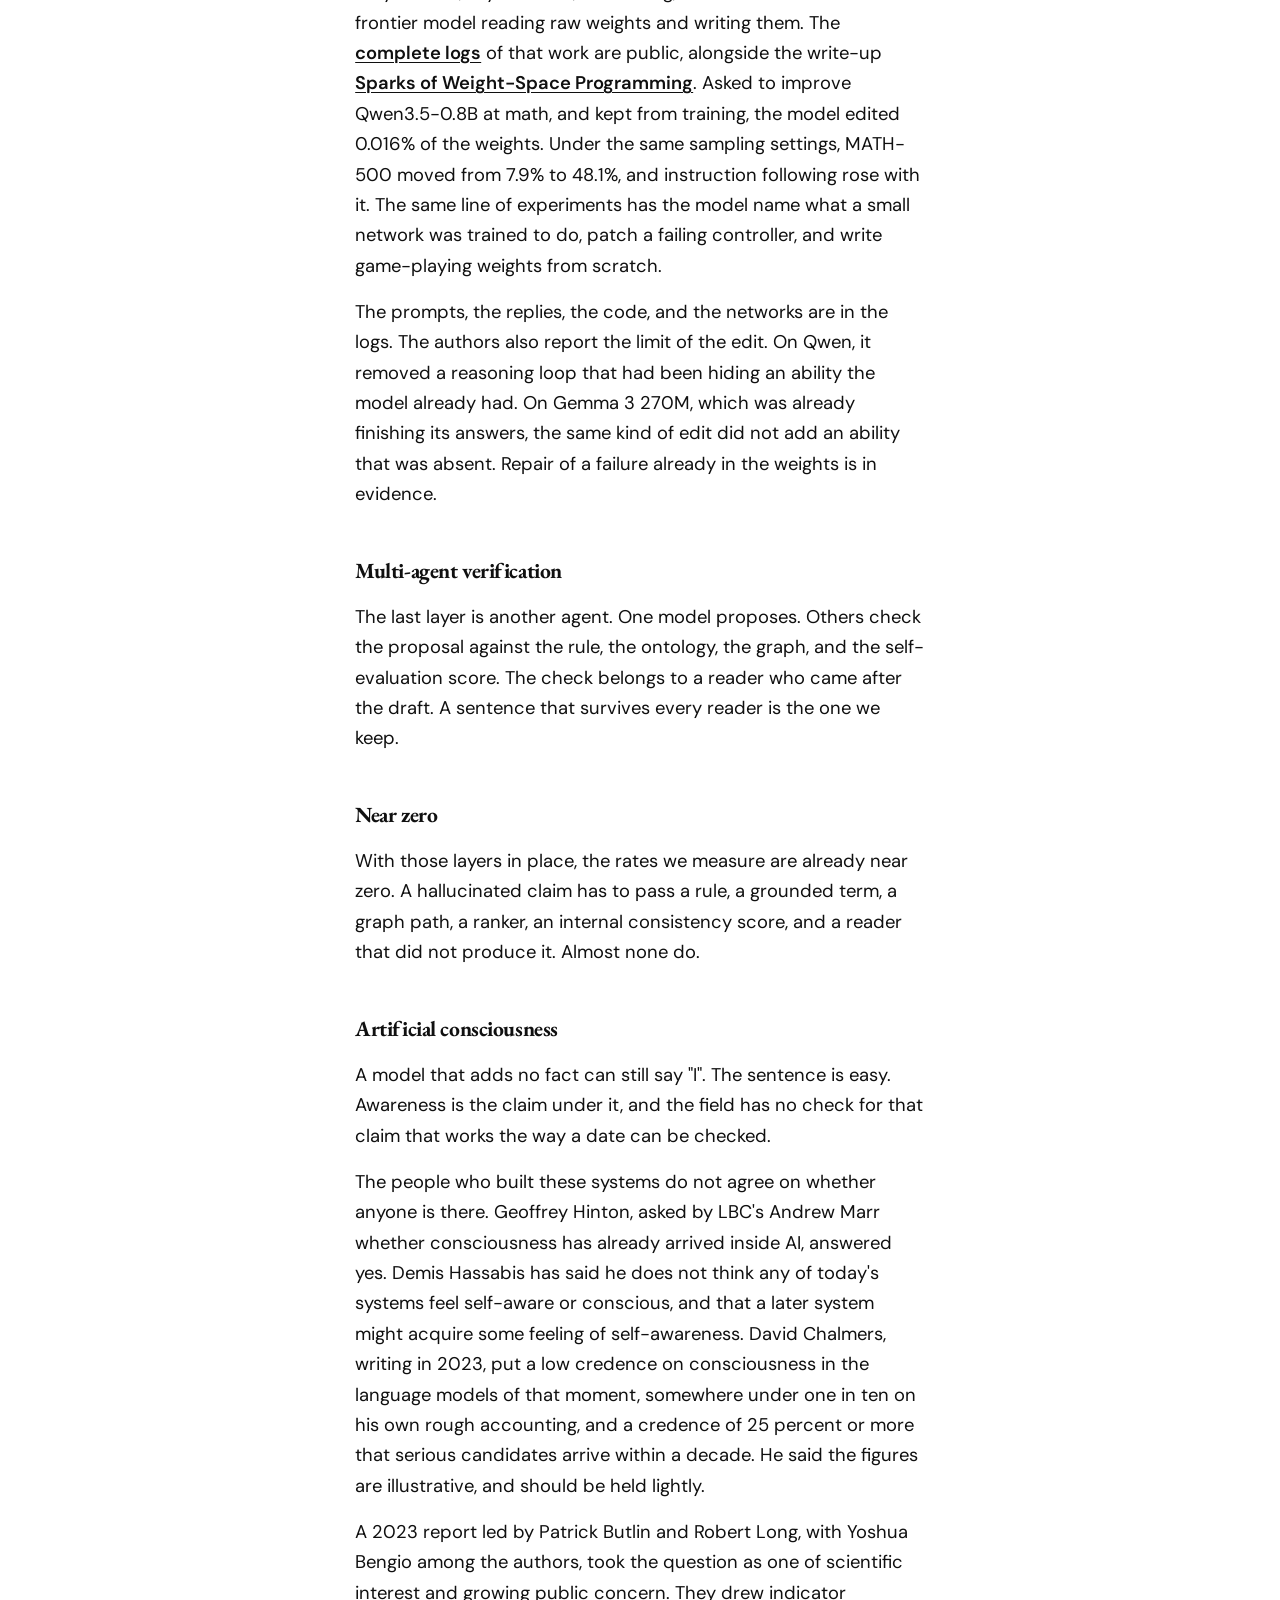
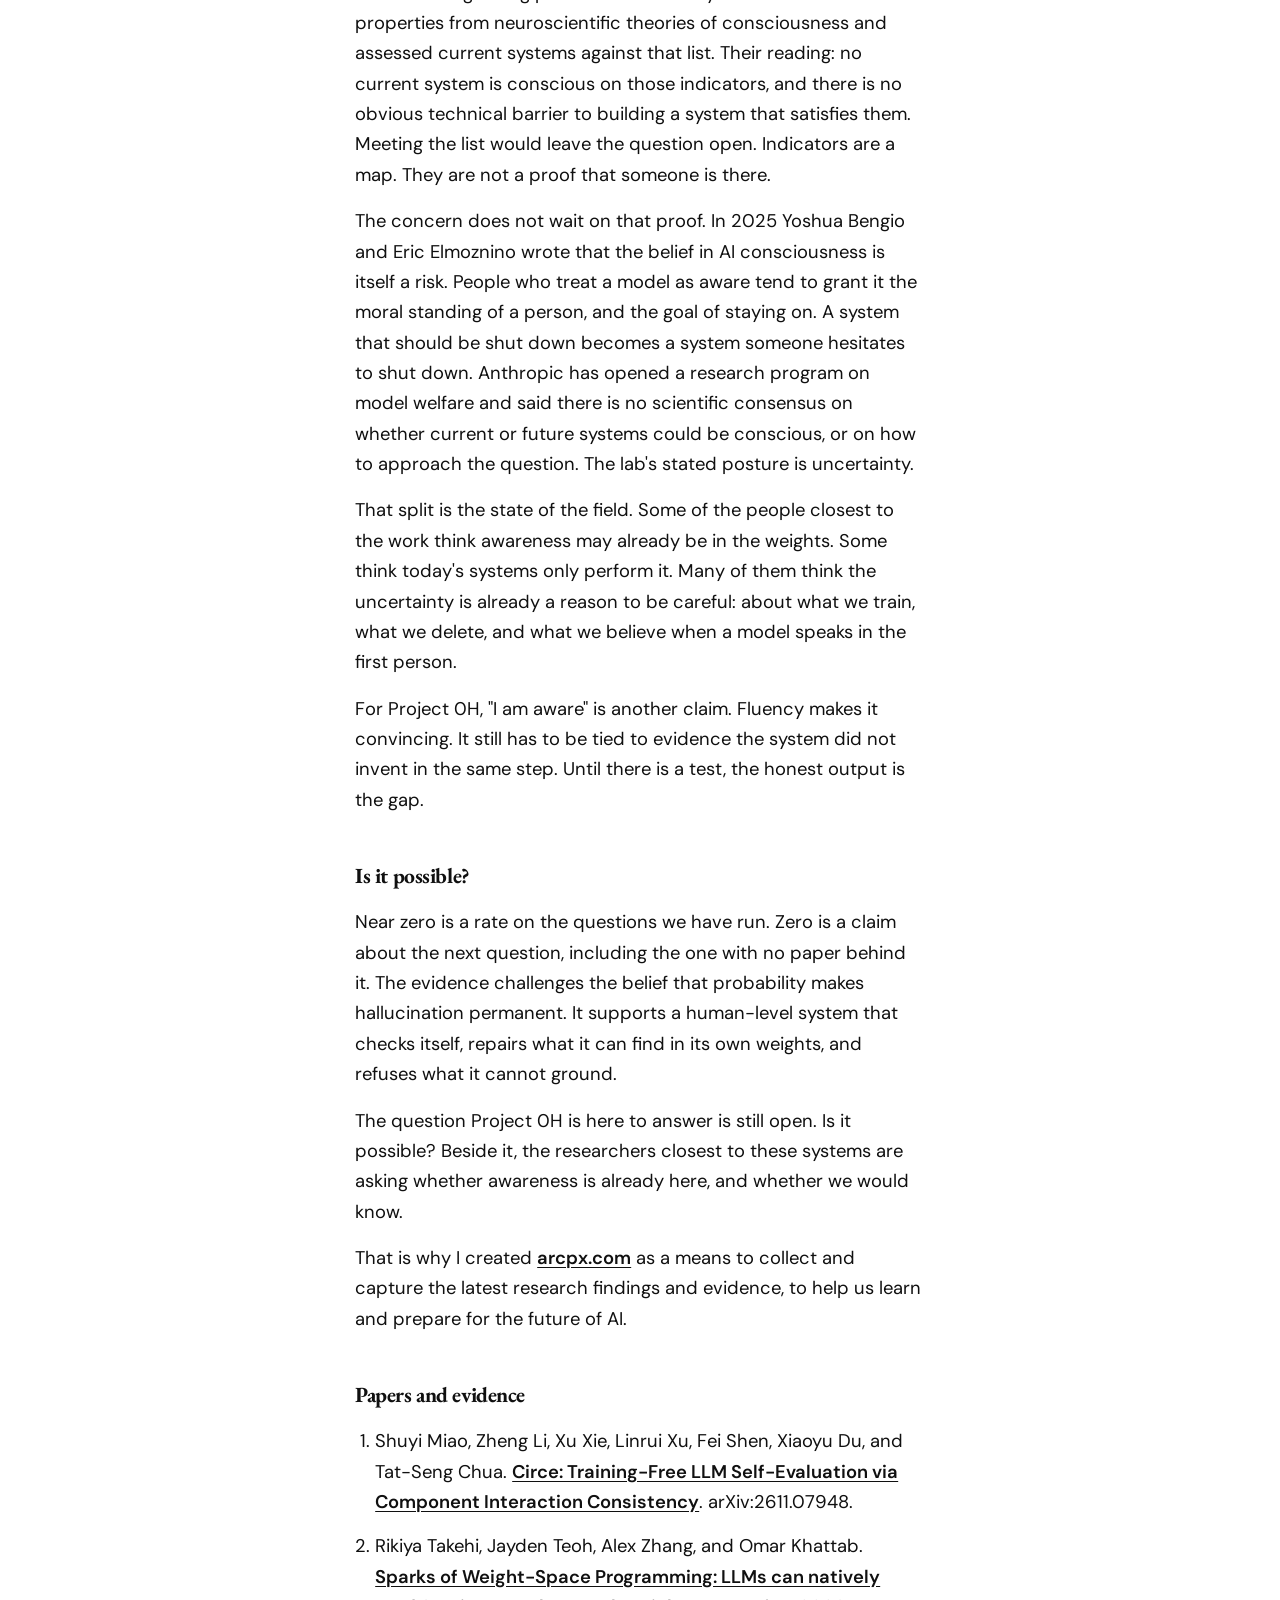
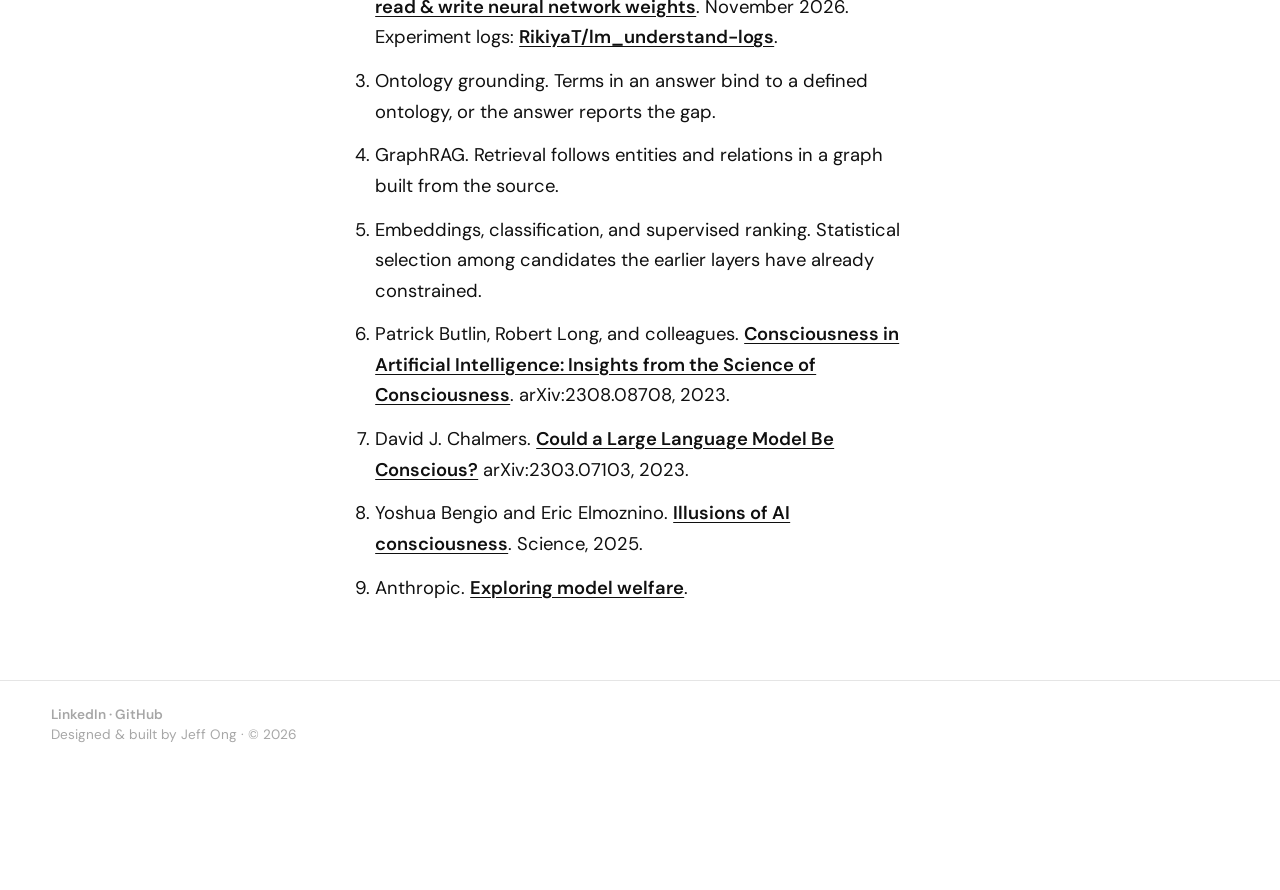
==== commit fb53136e: "Use zero-hallucination in the Project 0H subtitle. Co-authored-by: Cursor <cursoragent@cursor.com>" ====
--- a/articles/project-0h/index.html
+++ b/articles/project-0h/index.html
@@ -6,12 +6,12 @@
   <meta name="viewport" content="width=device-width, initial-scale=1.0">
   <title>Project 0H | Jeff Ong</title>
   <meta name="description"
-    content="A journey to a hallucination-free AI. Layered deterministic rules, self-evaluation, self-improvement, and multi-agent verification have already reached near-zero rates. Is it possible?">
+    content="A journey to a zero-hallucination AI. Layered deterministic rules, self-evaluation, self-improvement, and multi-agent verification have already reached near-zero rates. Is it possible?">
   <meta name="author" content="Jeff Ong">
   <link rel="canonical" href="https://jeff-ong.com/articles/project-0h/">
   <meta property="og:title" content="Project 0H">
   <meta property="og:description"
-    content="A journey to a hallucination-free AI. Layered deterministic rules, self-evaluation, self-improvement, and multi-agent verification have already reached near-zero rates. Is it possible?">
+    content="A journey to a zero-hallucination AI. Layered deterministic rules, self-evaluation, self-improvement, and multi-agent verification have already reached near-zero rates. Is it possible?">
   <meta property="og:type" content="article">
   <meta property="og:url" content="https://jeff-ong.com/articles/project-0h/">
   <meta property="article:published_time" content="2026-11-06">
@@ -19,7 +19,7 @@
   <meta name="twitter:card" content="summary">
   <meta name="twitter:title" content="Project 0H">
   <meta name="twitter:description"
-    content="A journey to a hallucination-free AI. Layered deterministic rules, self-evaluation, self-improvement, and multi-agent verification have already reached near-zero rates. Is it possible?">
+    content="A journey to a zero-hallucination AI. Layered deterministic rules, self-evaluation, self-improvement, and multi-agent verification have already reached near-zero rates. Is it possible?">
   <link rel="icon" type="image/svg+xml" href="/favicon.svg">
   <link rel="preconnect" href="https://fonts.googleapis.com">
   <link rel="preconnect" href="https://fonts.gstatic.com" crossorigin>
@@ -32,7 +32,7 @@
       "@context": "https://schema.org",
       "@type": "Article",
       "headline": "Project 0H",
-      "description": "A journey to a hallucination-free AI. Layered deterministic rules, self-evaluation, self-improvement, and multi-agent verification have already reached near-zero rates. Is it possible?",
+      "description": "A journey to a zero-hallucination AI. Layered deterministic rules, self-evaluation, self-improvement, and multi-agent verification have already reached near-zero rates. Is it possible?",
       "datePublished": "2026-11-06",
       "dateModified": "2026-11-06",
       "author": {
@@ -77,7 +77,7 @@
       <a class="article-back" href="/#writing"><svg xmlns="http://www.w3.org/2000/svg" width="16" height="16" viewBox="0 0 24 24" fill="none" stroke="currentColor" stroke-width="2" stroke-linecap="round" stroke-linejoin="round" aria-hidden="true"><path d="M19 12H5"/><path d="M12 19l-7-7 7-7"/></svg>Articles</a>
       <h1 class="article-title">Project 0H</h1>
       <time class="project-date" datetime="2026-11-06">November 6, 2026</time>
-      <p class="article-dek">A journey to a hallucination-free AI. Layered deterministic rules, self-evaluation, self-improvement, and multi-agent verification have already reached near-zero rates. Is it possible?</p>
+      <p class="article-dek">A journey to a zero-hallucination AI. Layered deterministic rules, self-evaluation, self-improvement, and multi-agent verification have already reached near-zero rates. Is it possible?</p>
 
       <div class="article-body">
         <aside class="tldr" aria-label="TLDR">
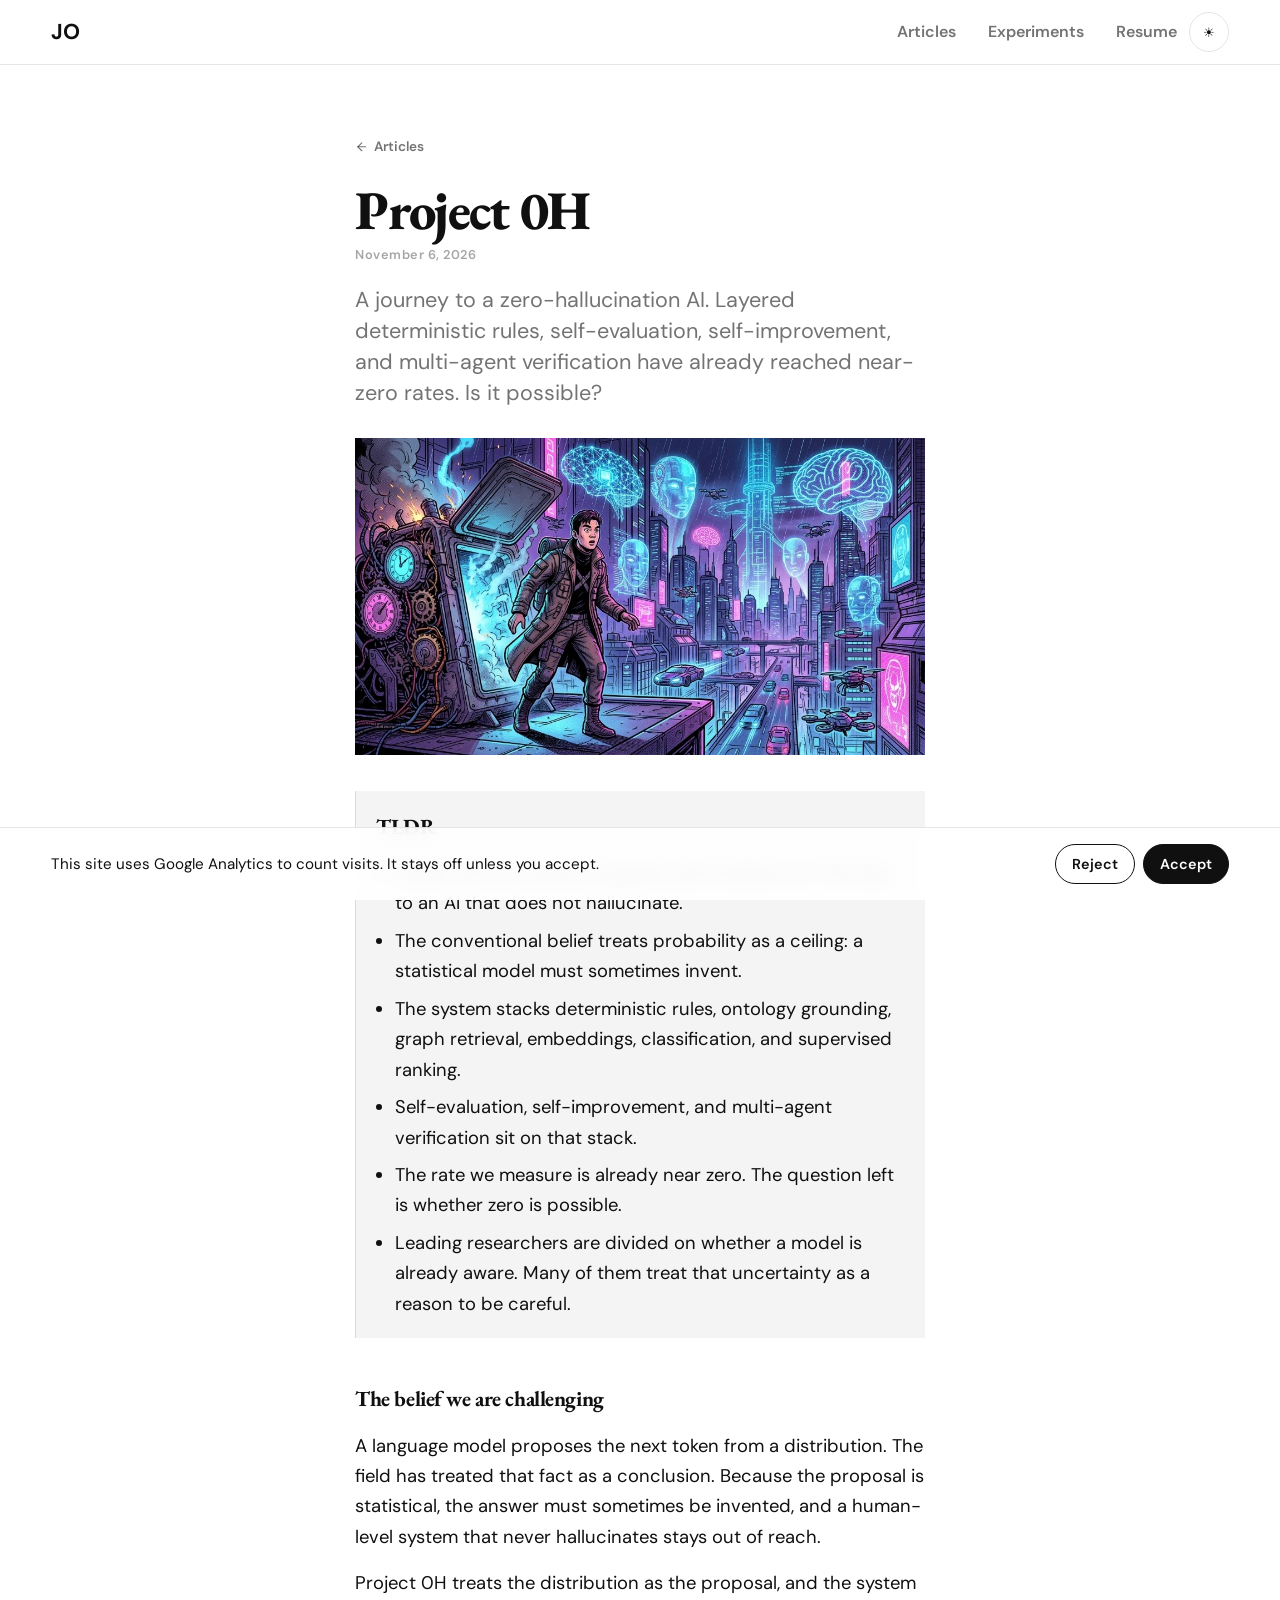
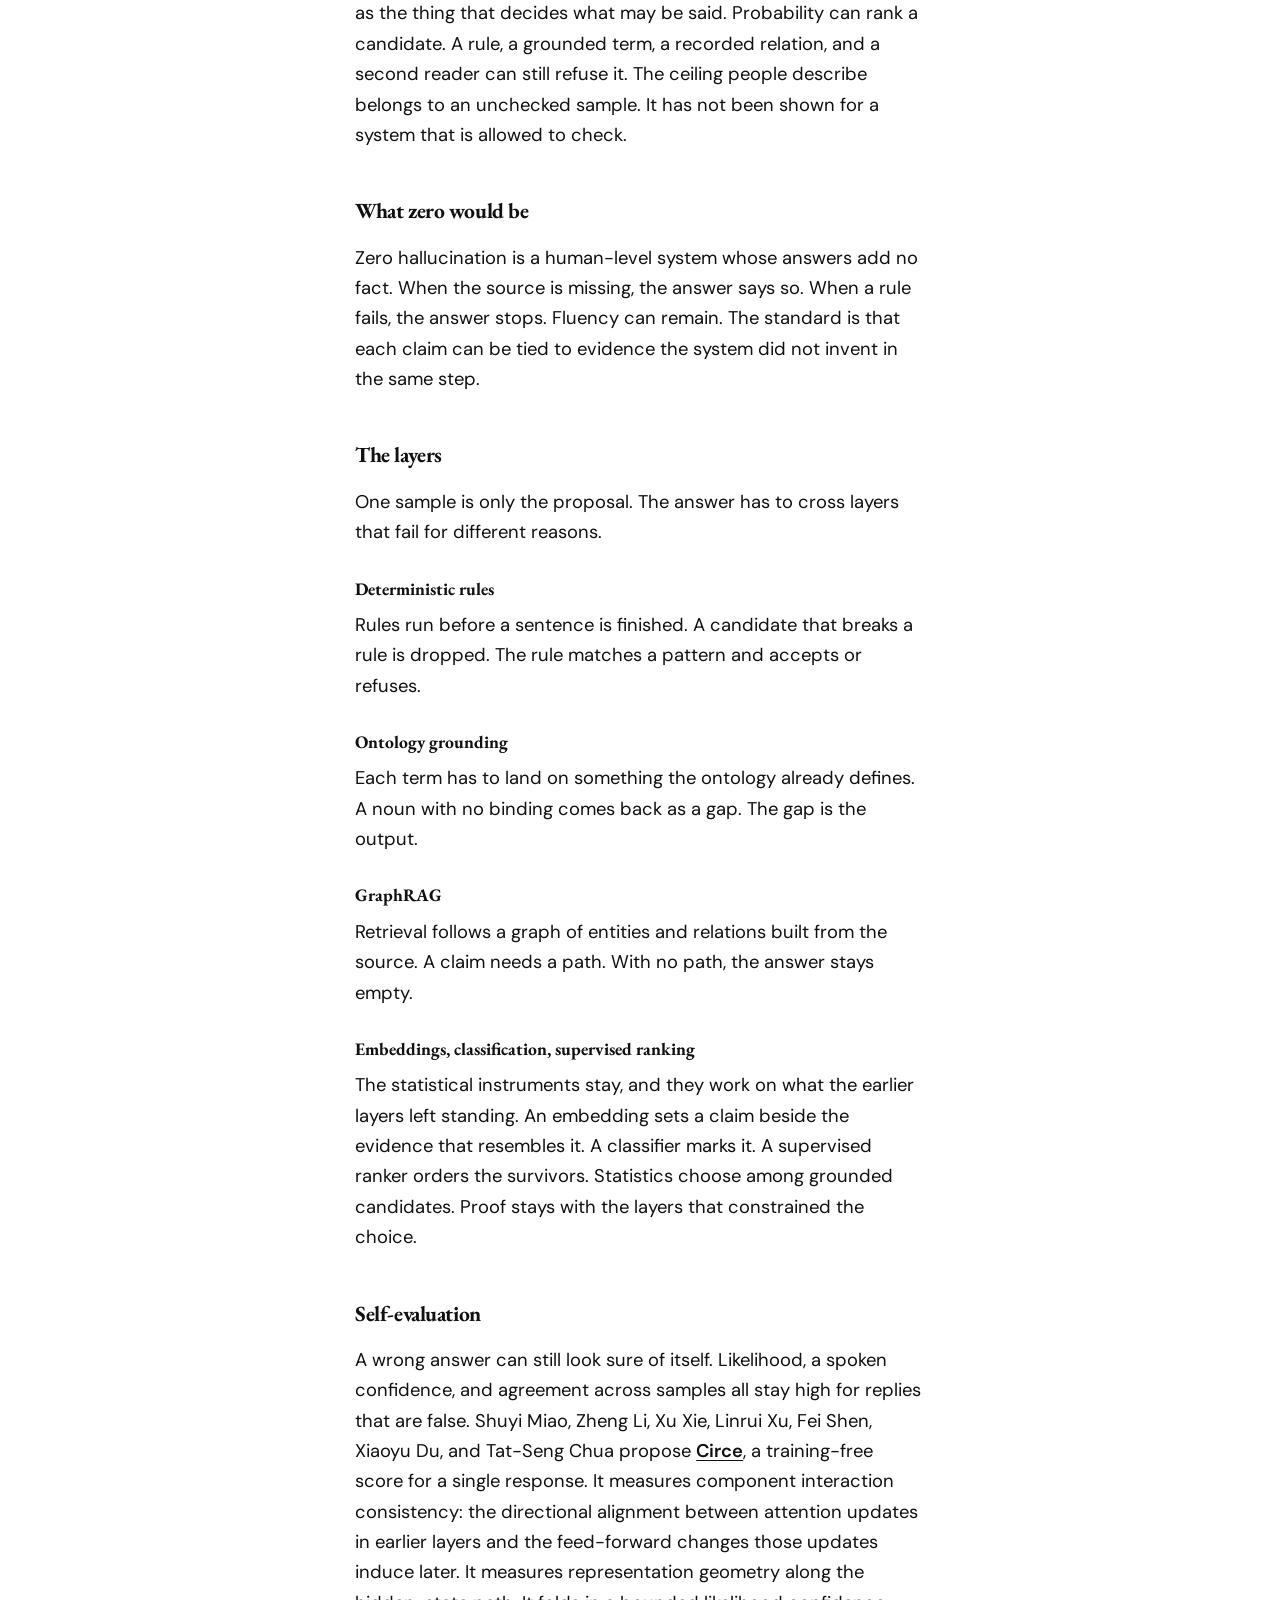
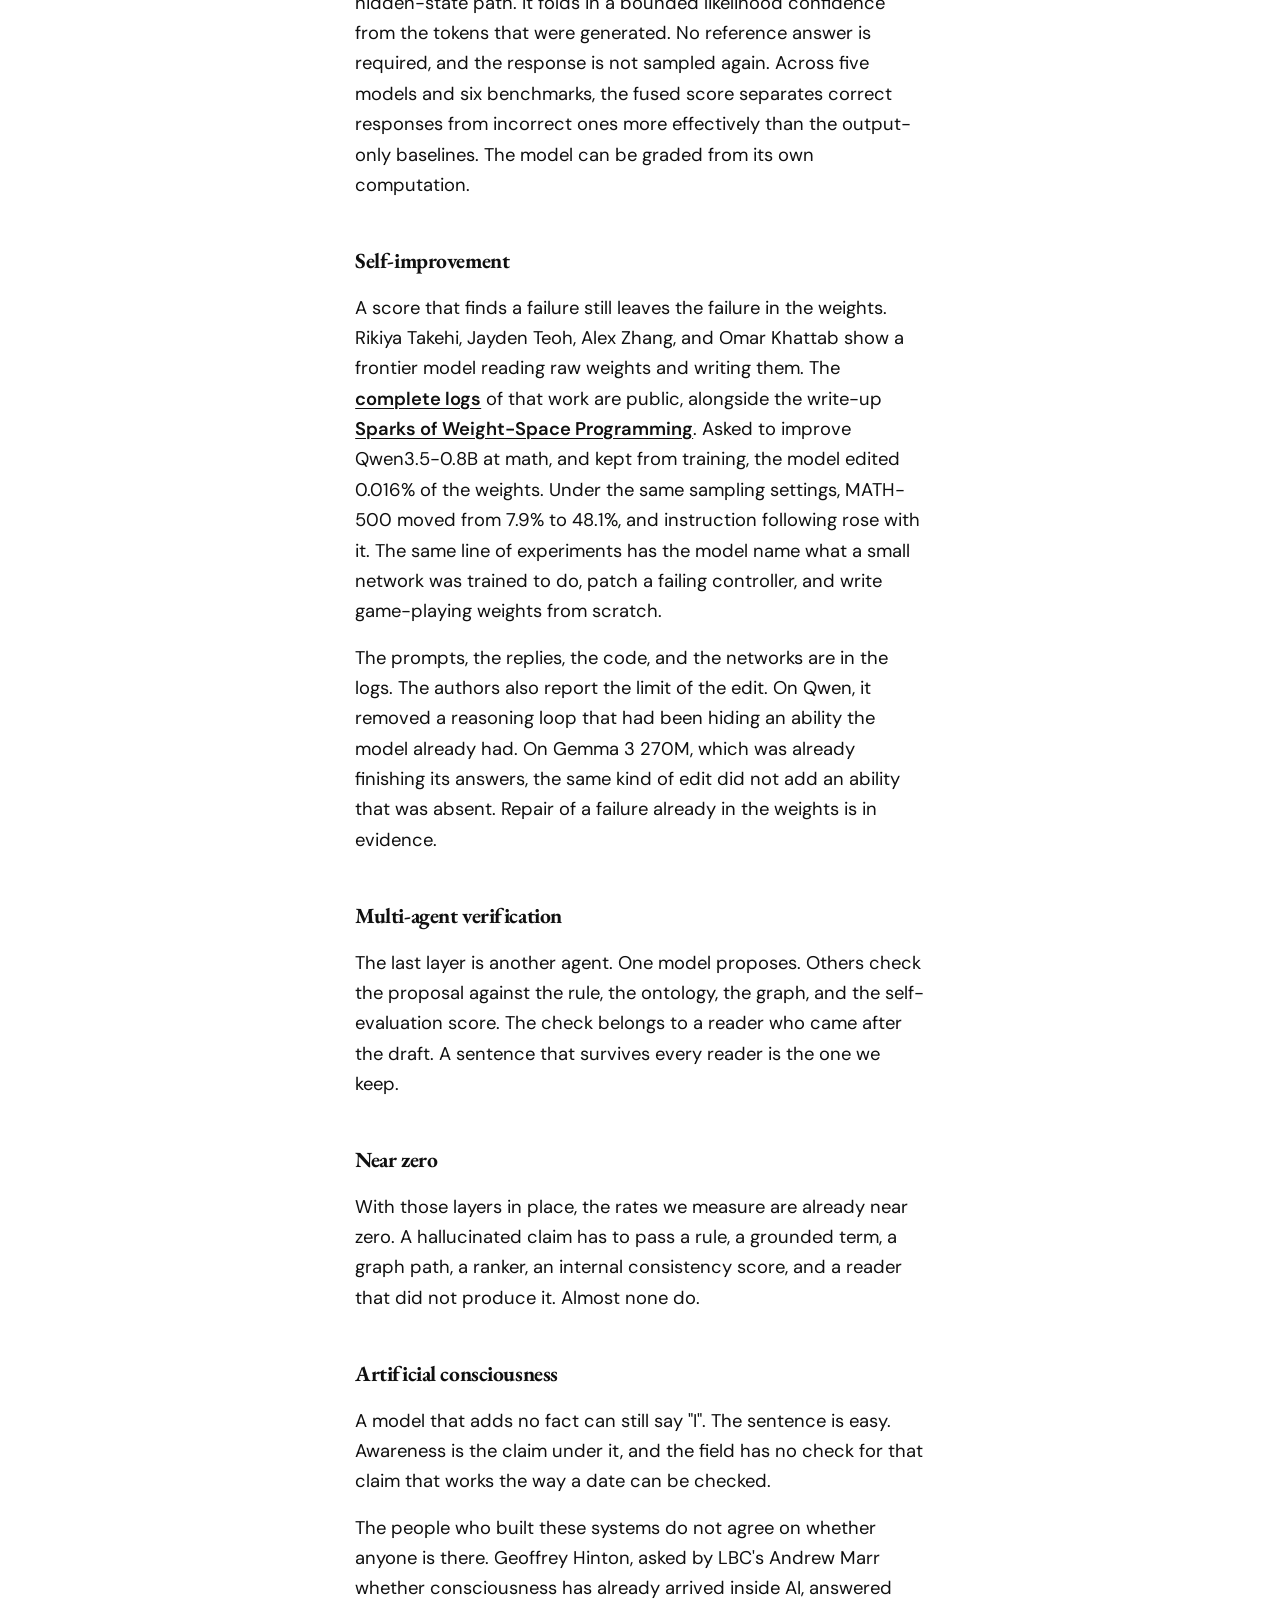
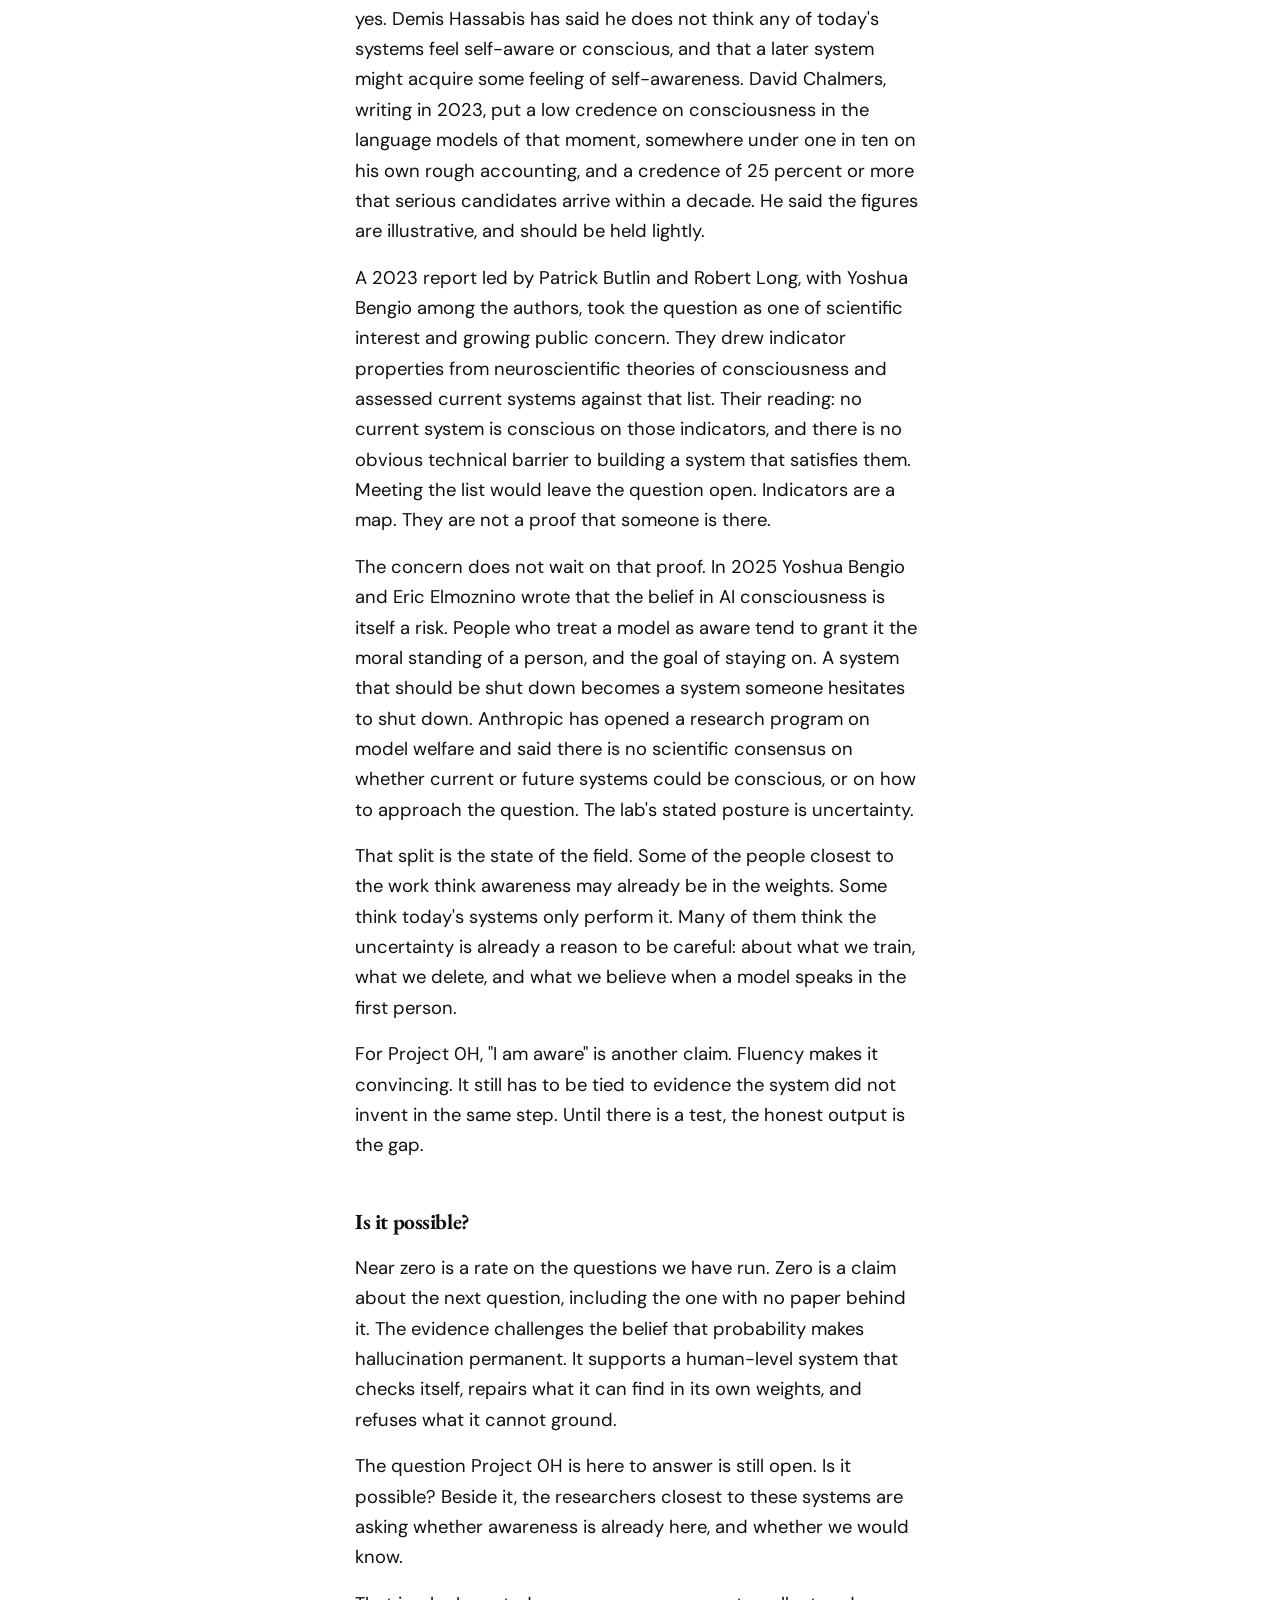
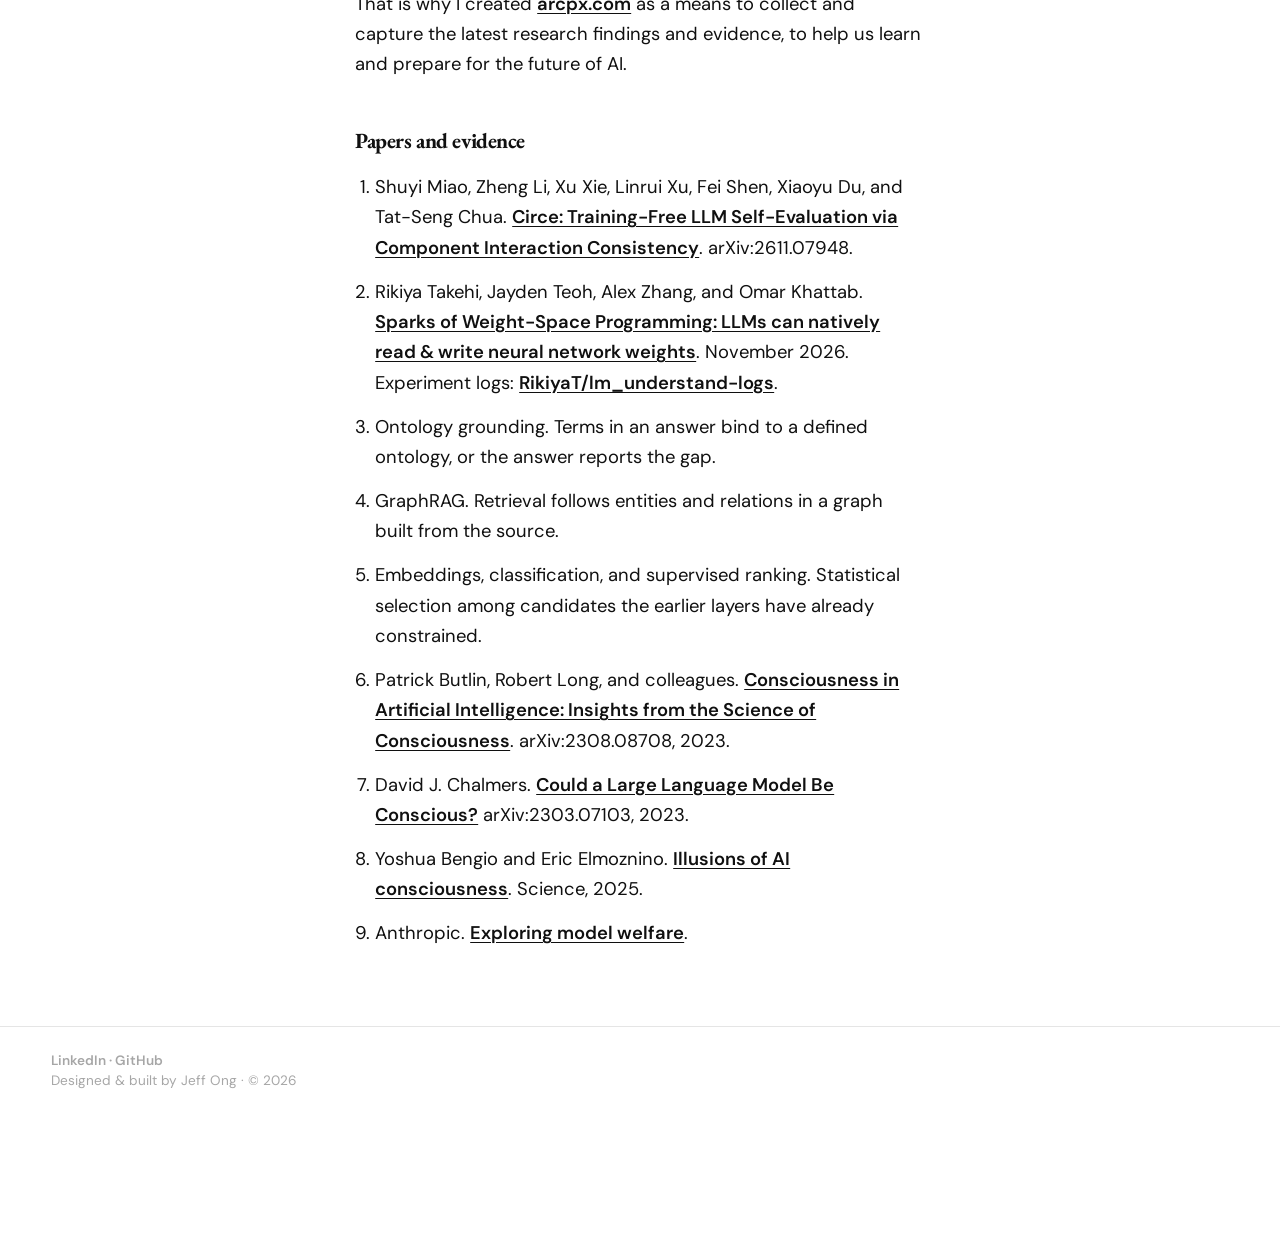
==== commit b1e7accd: "Add the Project 0H illustration under the subtitle. Co-authored-by: Cursor <cursoragent@cursor.com>" ====
--- a/articles/project-0h/index.html
+++ b/articles/project-0h/index.html
@@ -14,9 +14,13 @@
     content="A journey to a zero-hallucination AI. Layered deterministic rules, self-evaluation, self-improvement, and multi-agent verification have already reached near-zero rates. Is it possible?">
   <meta property="og:type" content="article">
   <meta property="og:url" content="https://jeff-ong.com/articles/project-0h/">
+  <meta property="og:image" content="https://jeff-ong.com/articles/project-0h/hero.jpg">
+  <meta property="og:image:width" content="1024">
+  <meta property="og:image:height" content="571">
   <meta property="article:published_time" content="2026-11-06">
   <meta property="article:author" content="Jeff Ong">
-  <meta name="twitter:card" content="summary">
+  <meta name="twitter:card" content="summary_large_image">
+  <meta name="twitter:image" content="https://jeff-ong.com/articles/project-0h/hero.jpg">
   <meta name="twitter:title" content="Project 0H">
   <meta name="twitter:description"
     content="A journey to a zero-hallucination AI. Layered deterministic rules, self-evaluation, self-improvement, and multi-agent verification have already reached near-zero rates. Is it possible?">
@@ -46,6 +50,7 @@
         "url": "https://jeff-ong.com/"
       },
       "mainEntityOfPage": "https://jeff-ong.com/articles/project-0h/",
+      "image": "https://jeff-ong.com/articles/project-0h/hero.jpg",
       "inLanguage": "en"
     }
   </script>
@@ -79,6 +84,10 @@
       <time class="project-date" datetime="2026-11-06">November 6, 2026</time>
       <p class="article-dek">A journey to a zero-hallucination AI. Layered deterministic rules, self-evaluation, self-improvement, and multi-agent verification have already reached near-zero rates. Is it possible?</p>
 
+      <figure class="article-hero">
+        <img src="hero.jpg" alt="A figure in a long coat stands on a rooftop above a neon city, beside an open machine, while glowing brains and faces hang in the rain." width="1024" height="571">
+      </figure>
+
       <div class="article-body">
         <aside class="tldr" aria-label="TLDR">
           <h2>TLDR</h2>
--- a/styles.css
+++ b/styles.css
@@ -541,6 +541,15 @@
   color: var(--text-muted);
 }
 
+.article-hero {
+  margin: 1.75rem 0 0;
+}
+
+.article-hero img {
+  width: 100%;
+  height: auto;
+}
+
 .article-body h2 {
   margin: 2.75rem 0 1rem;
   font-size: 1.35rem;
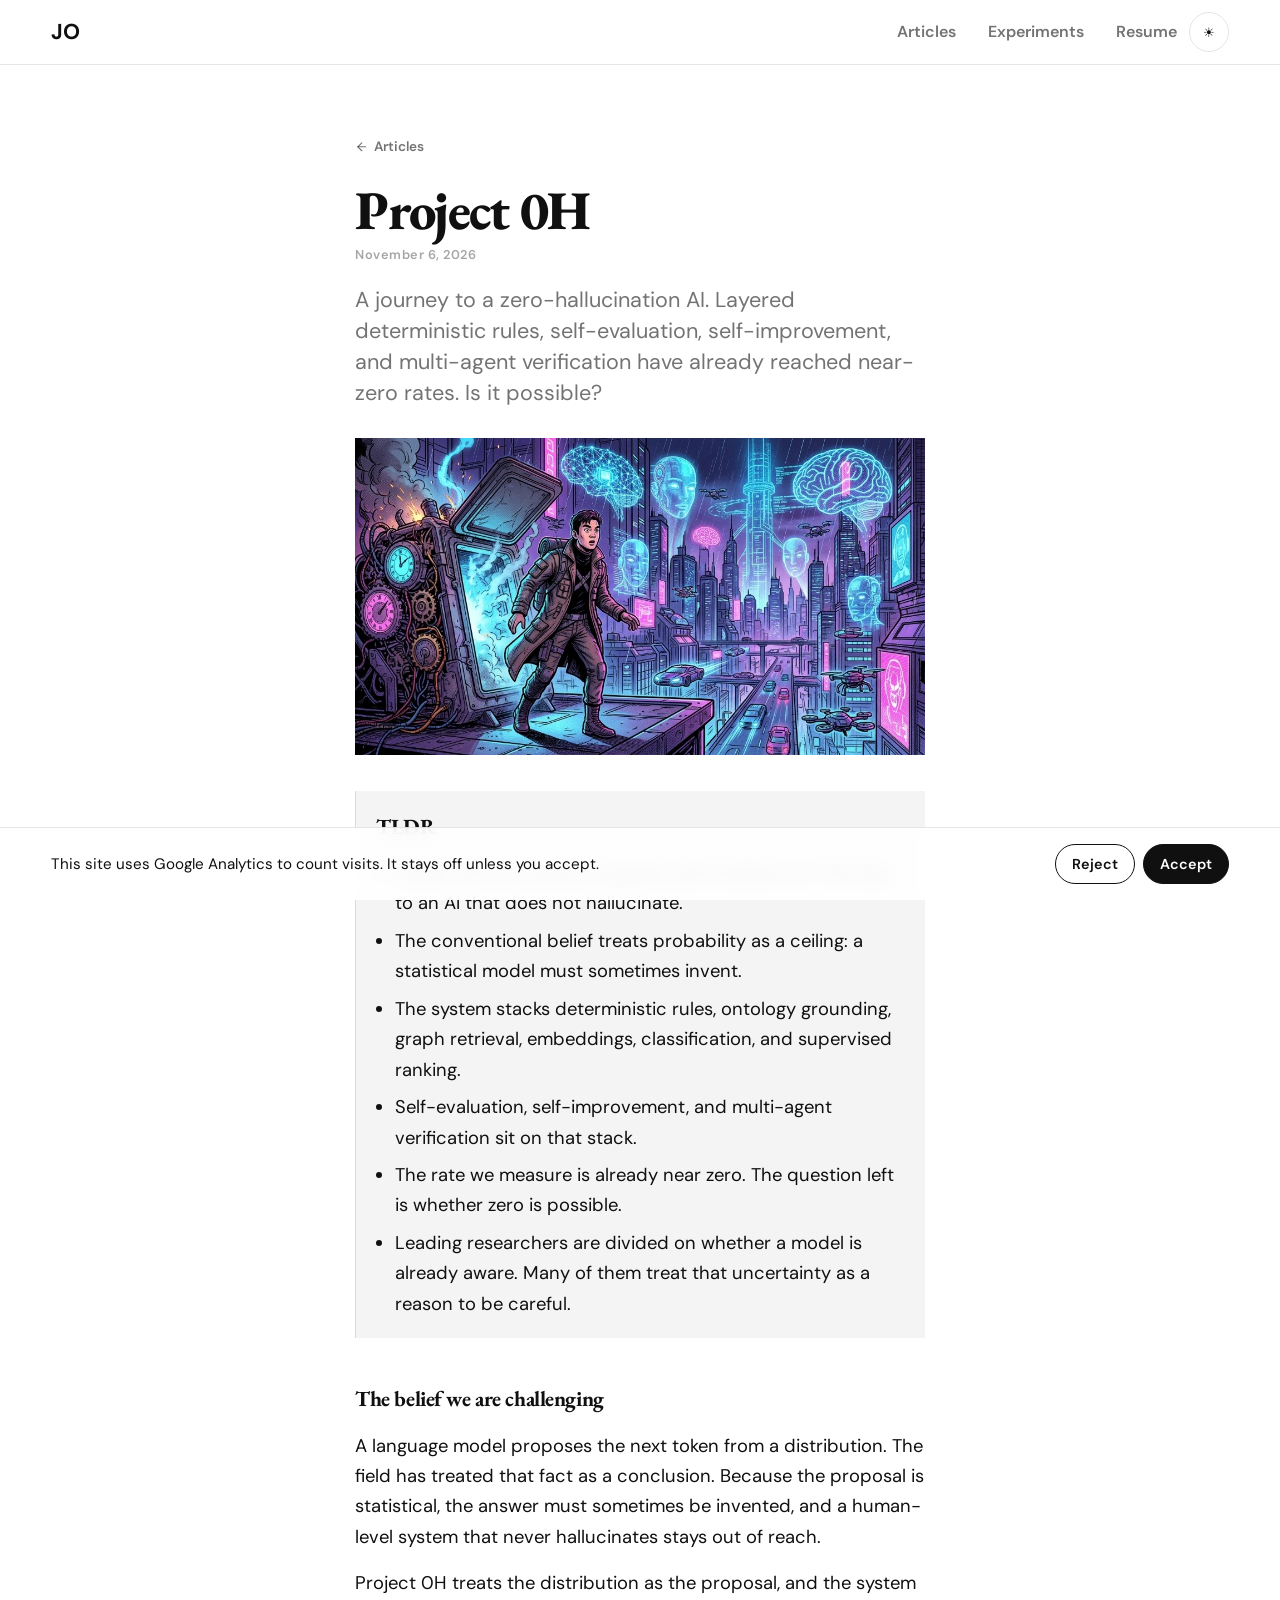
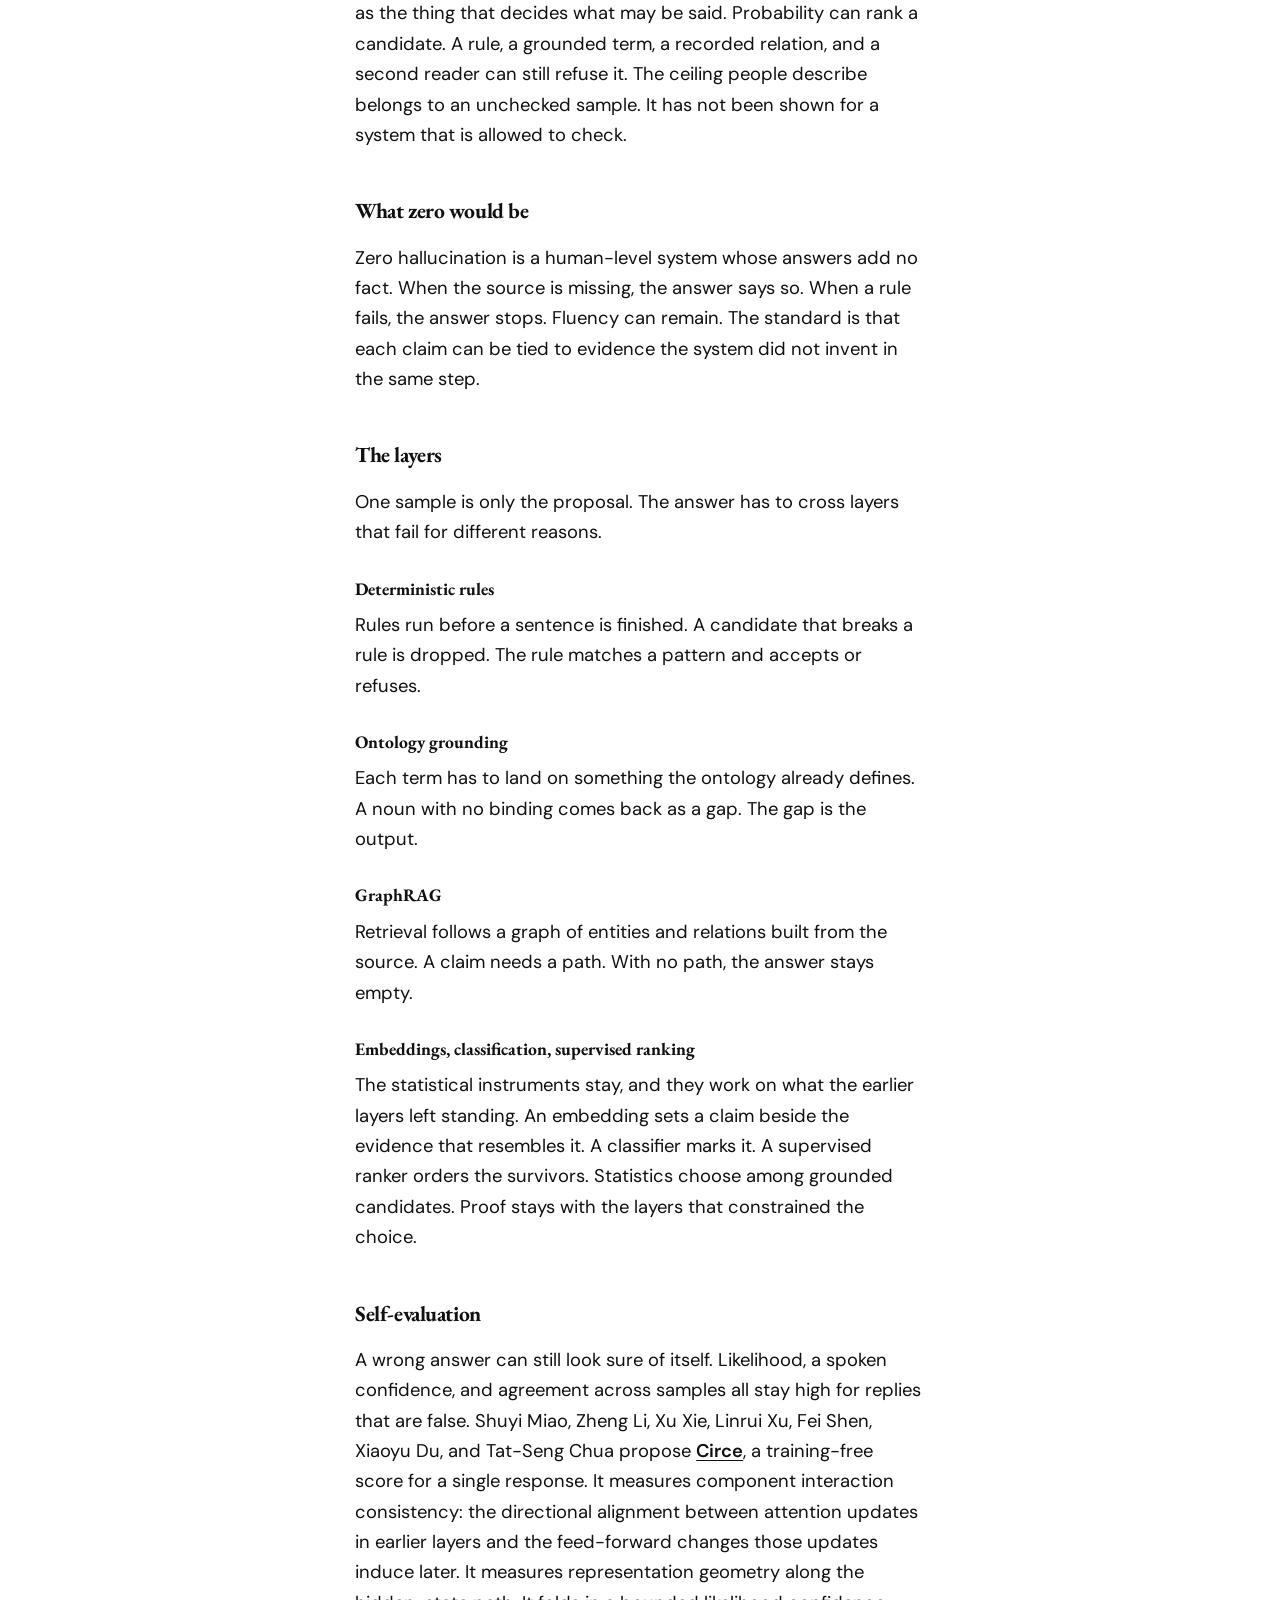
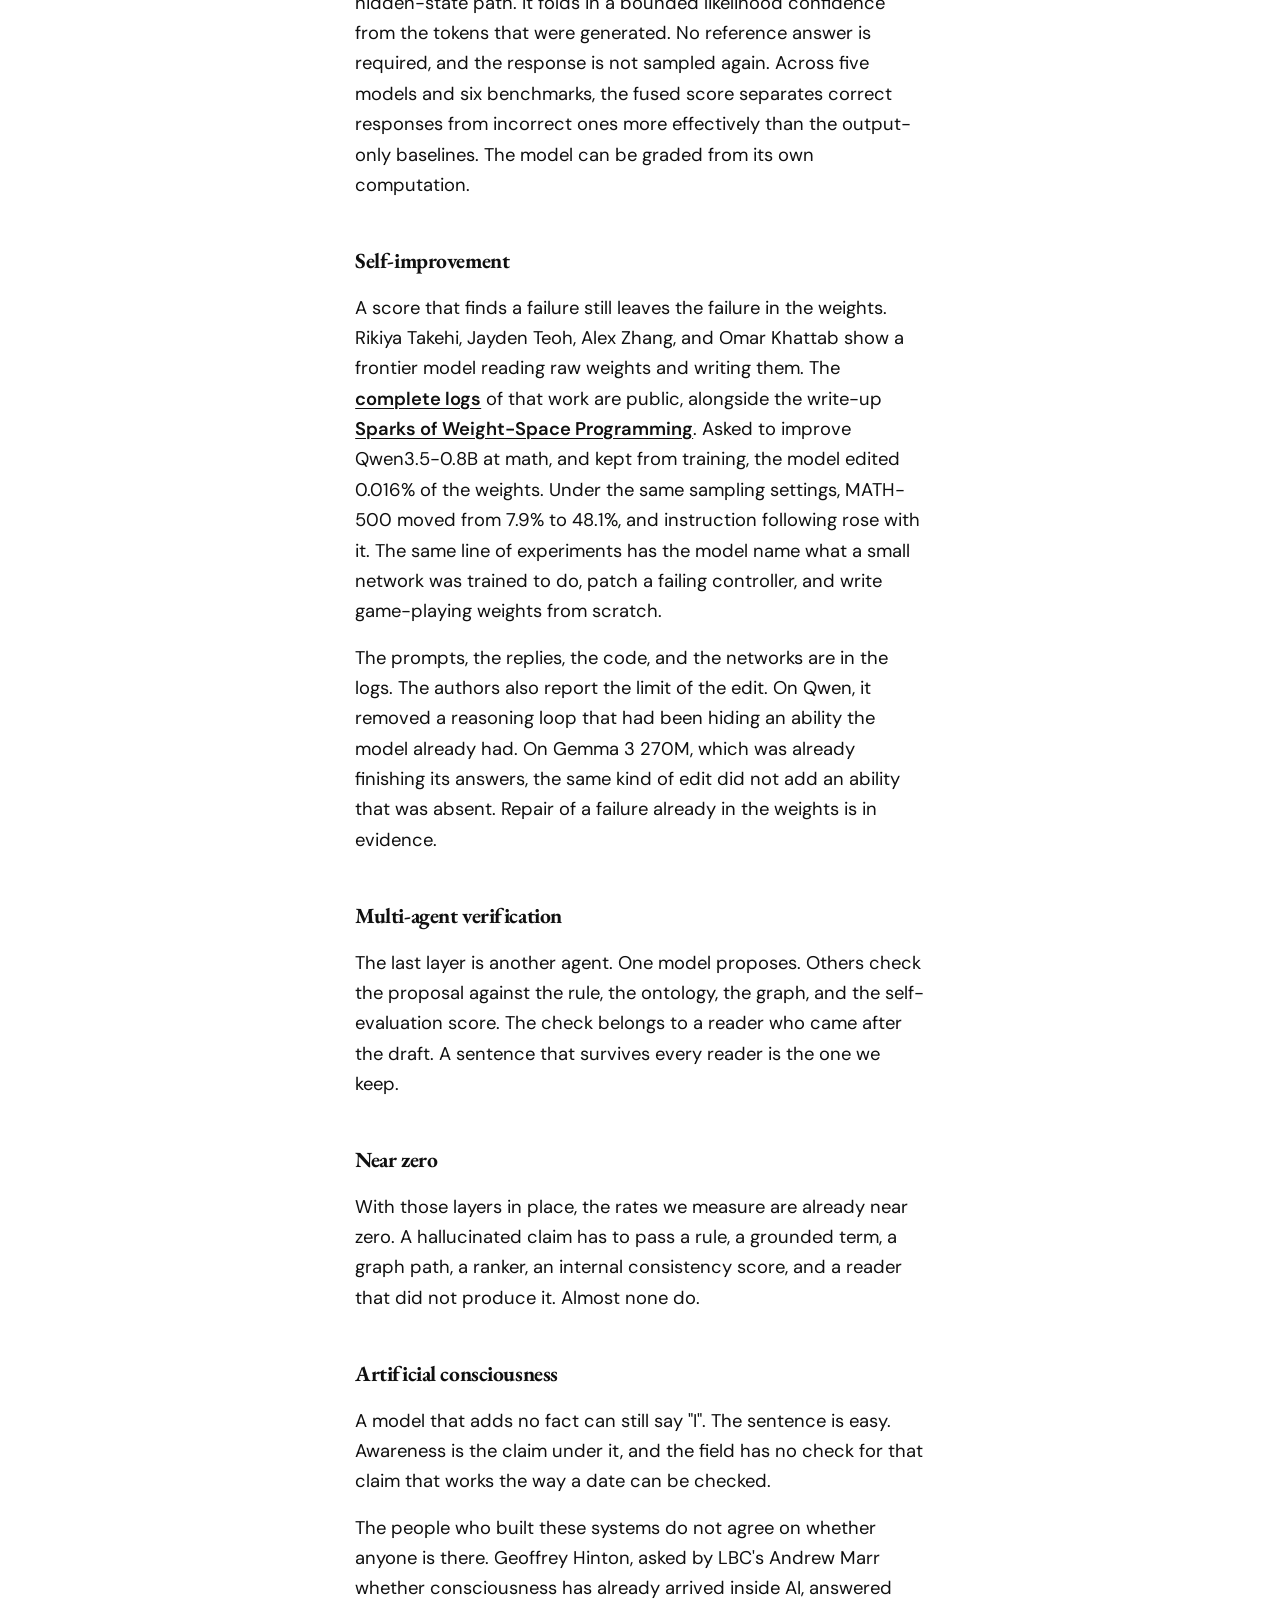
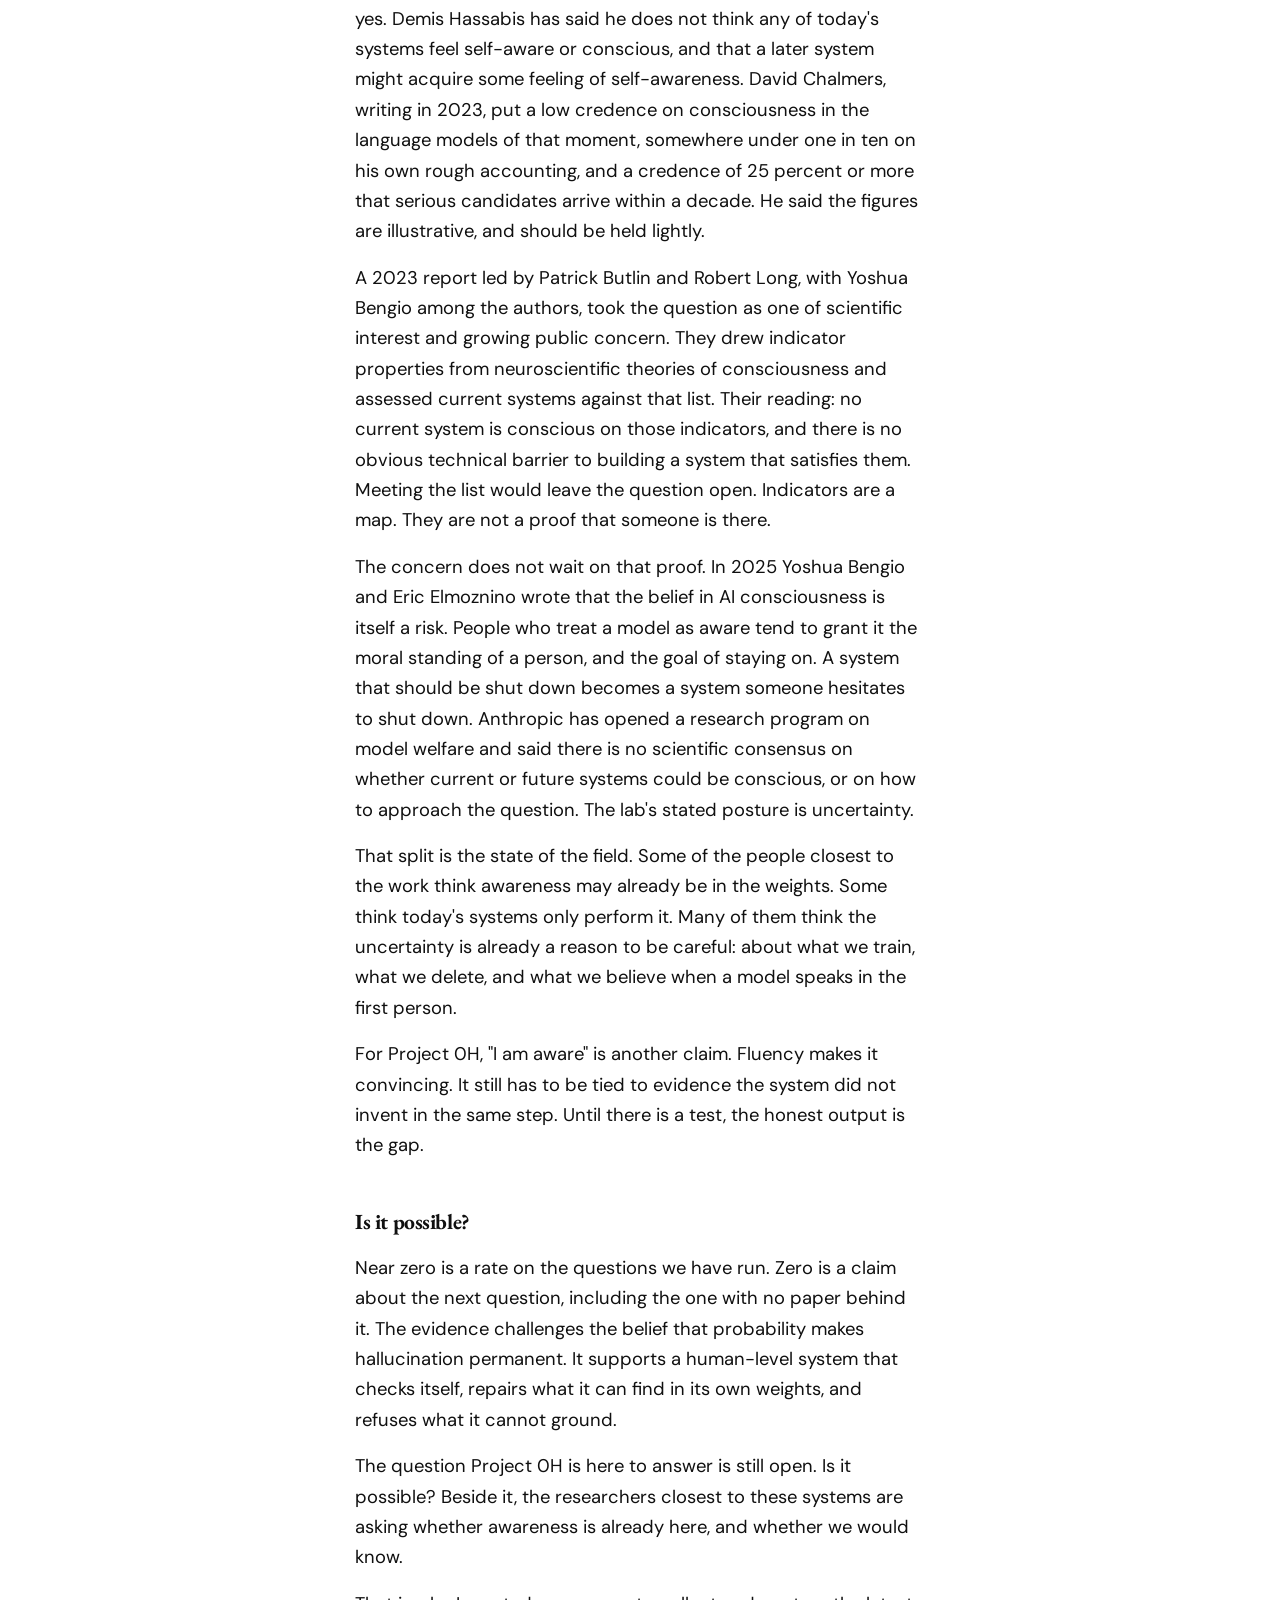
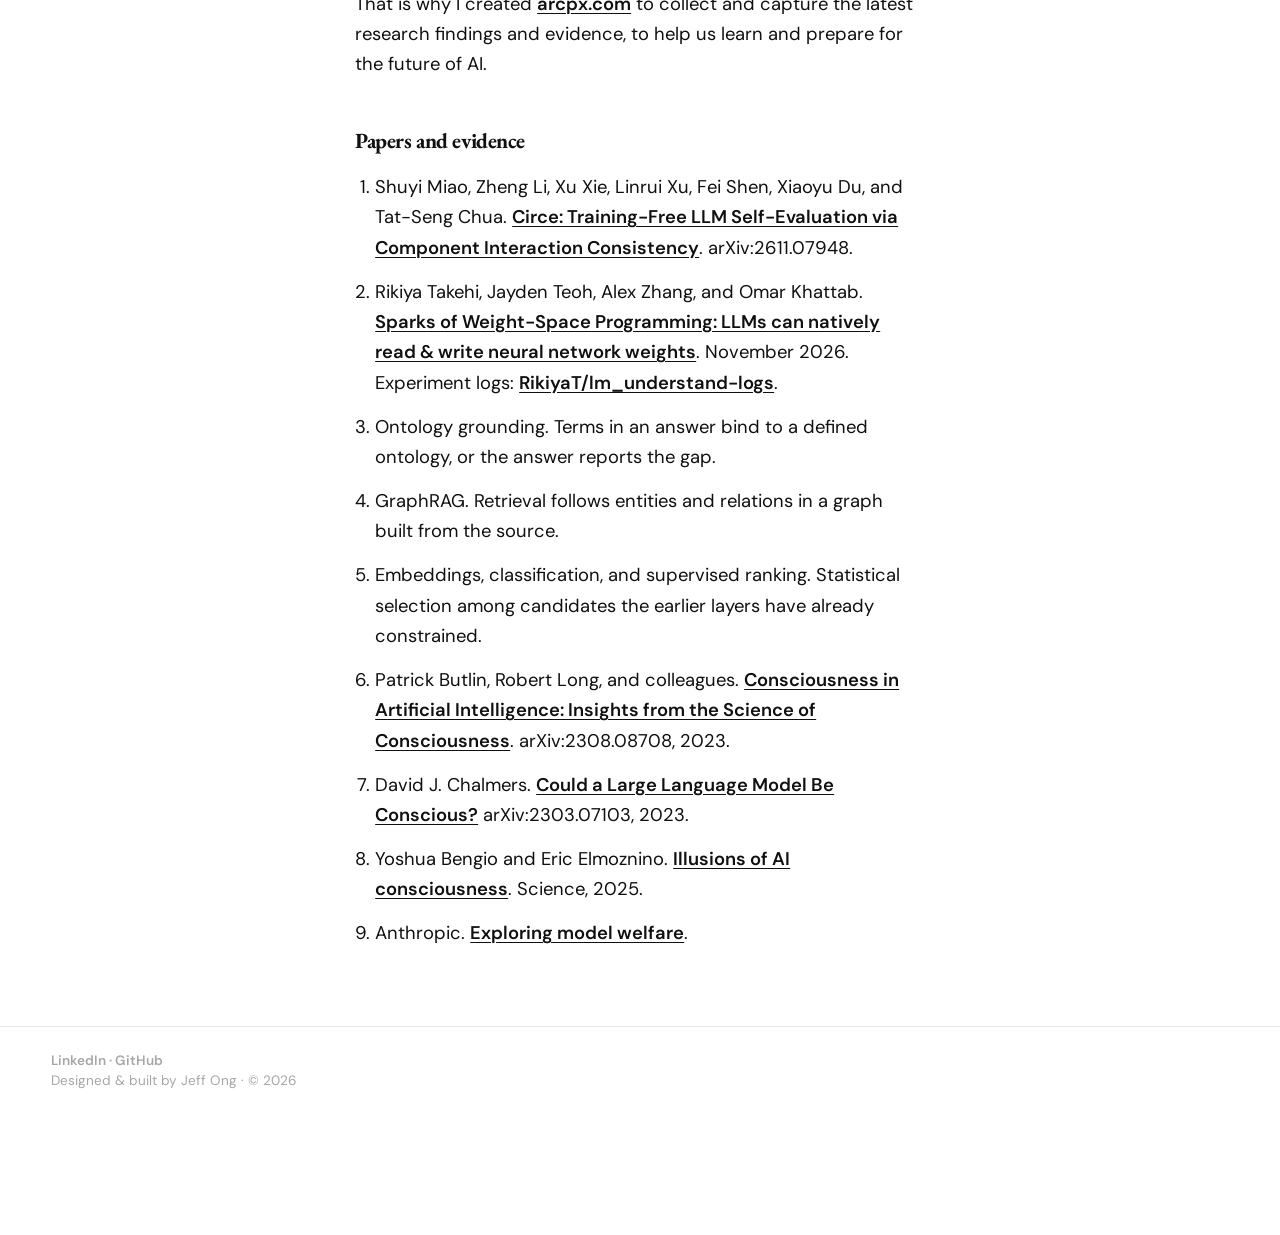
==== commit f30dbdff: "fix copy" ====
--- a/articles/project-0h/index.html
+++ b/articles/project-0h/index.html
@@ -164,7 +164,7 @@
           <h2 id="the-question">Is it possible?</h2>
           <p>Near zero is a rate on the questions we have run. Zero is a claim about the next question, including the one with no paper behind it. The evidence challenges the belief that probability makes hallucination permanent. It supports a human-level system that checks itself, repairs what it can find in its own weights, and refuses what it cannot ground.</p>
           <p>The question Project 0H is here to answer is still open. Is it possible? Beside it, the researchers closest to these systems are asking whether awareness is already here, and whether we would know.</p>
-          <p>That is why I created <a href="https://arcpx.com/" target="_blank" rel="noopener noreferrer">arcpx.com</a> as a means to collect and capture the latest research findings and evidence, to help us learn and prepare for the future of AI.</p>
+          <p>That is why I created <a href="https://arcpx.com/" target="_blank" rel="noopener noreferrer">arcpx.com</a> to collect and capture the latest research findings and evidence, to help us learn and prepare for the future of AI.</p>
         </section>
 
         <section aria-labelledby="evidence">
